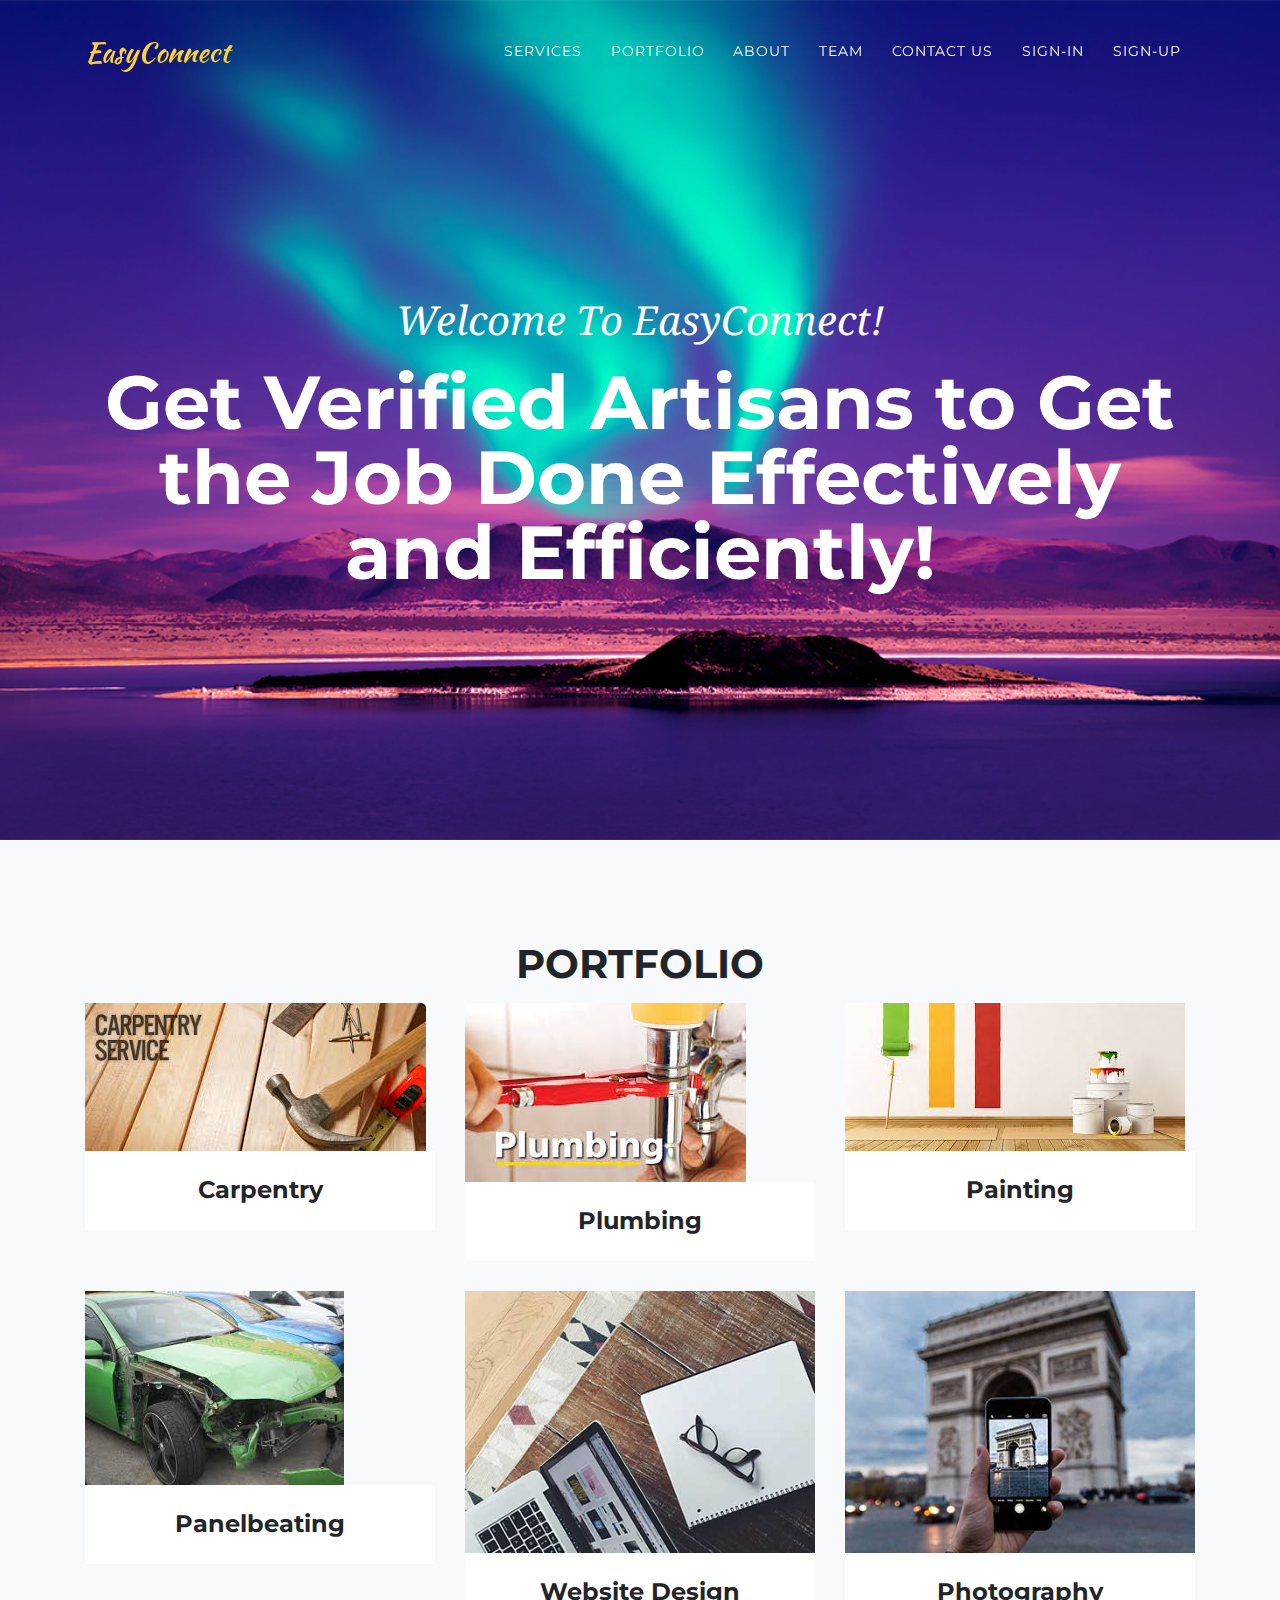
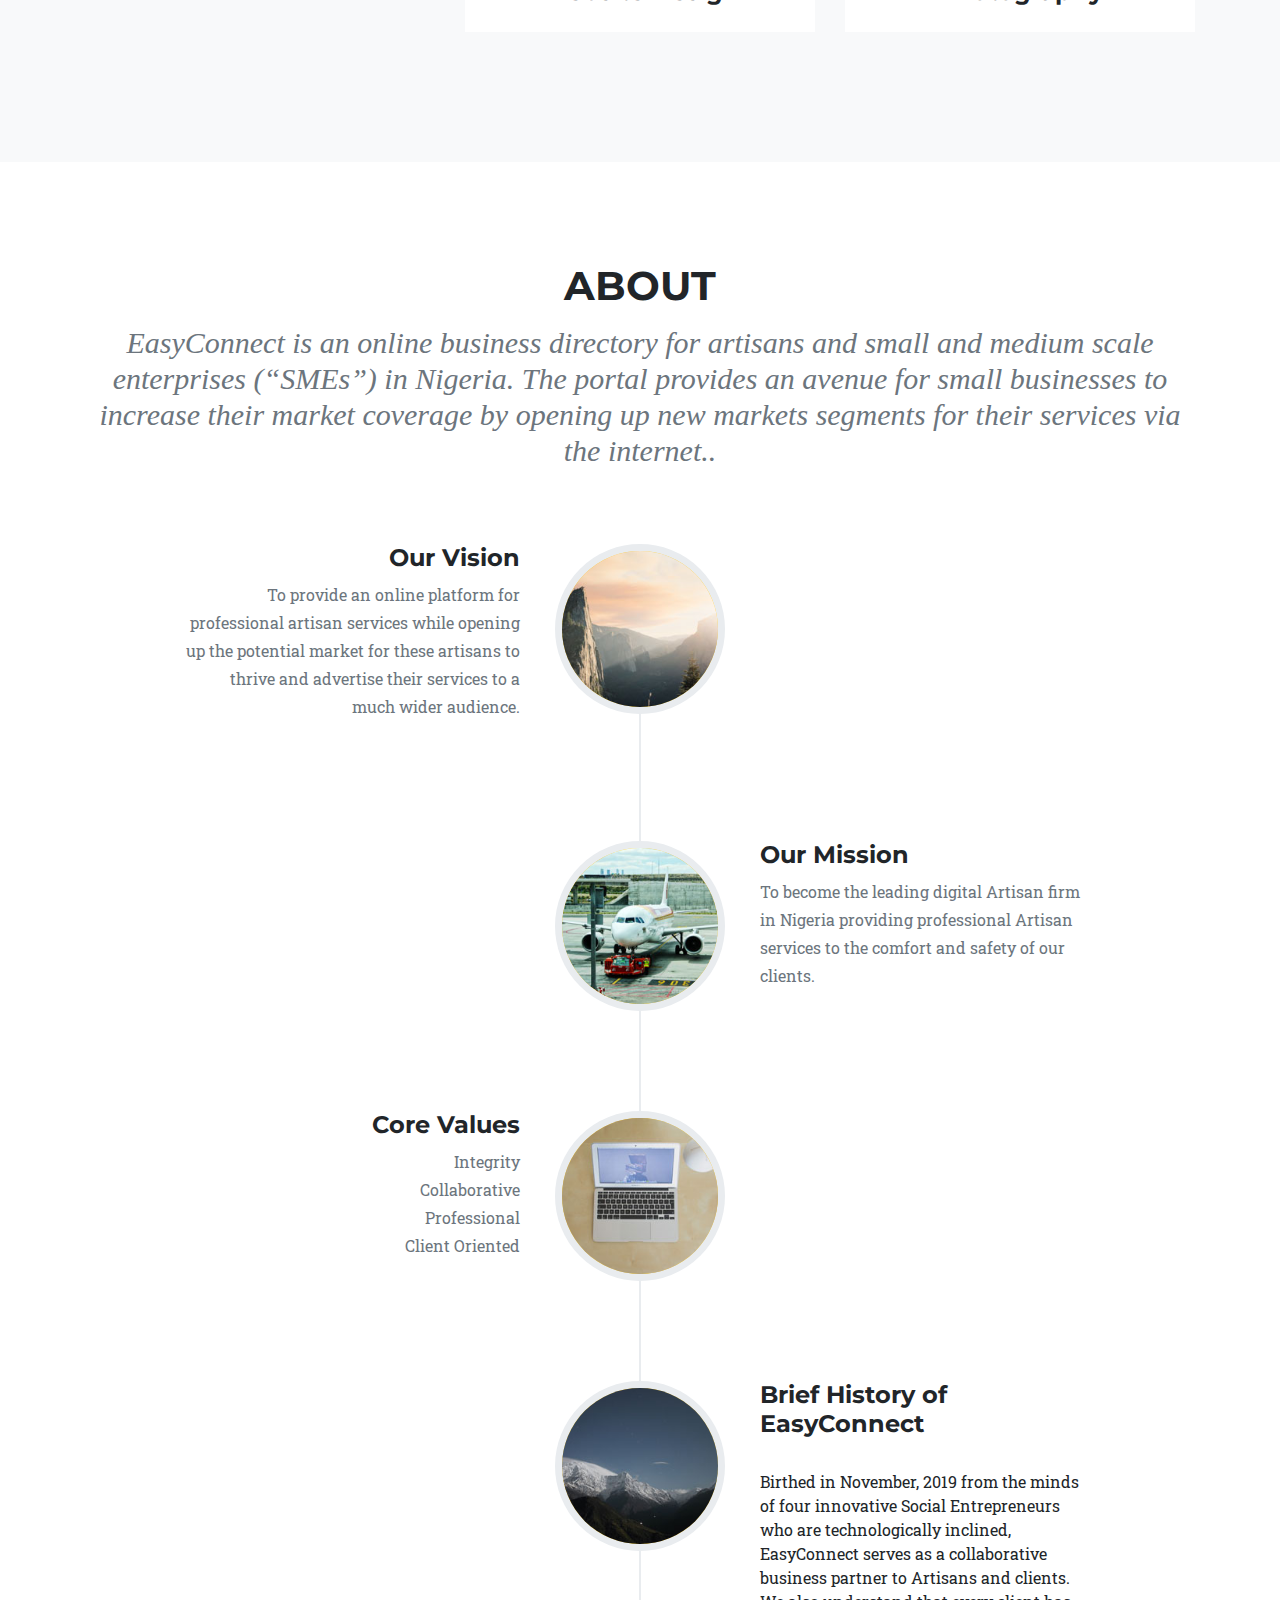
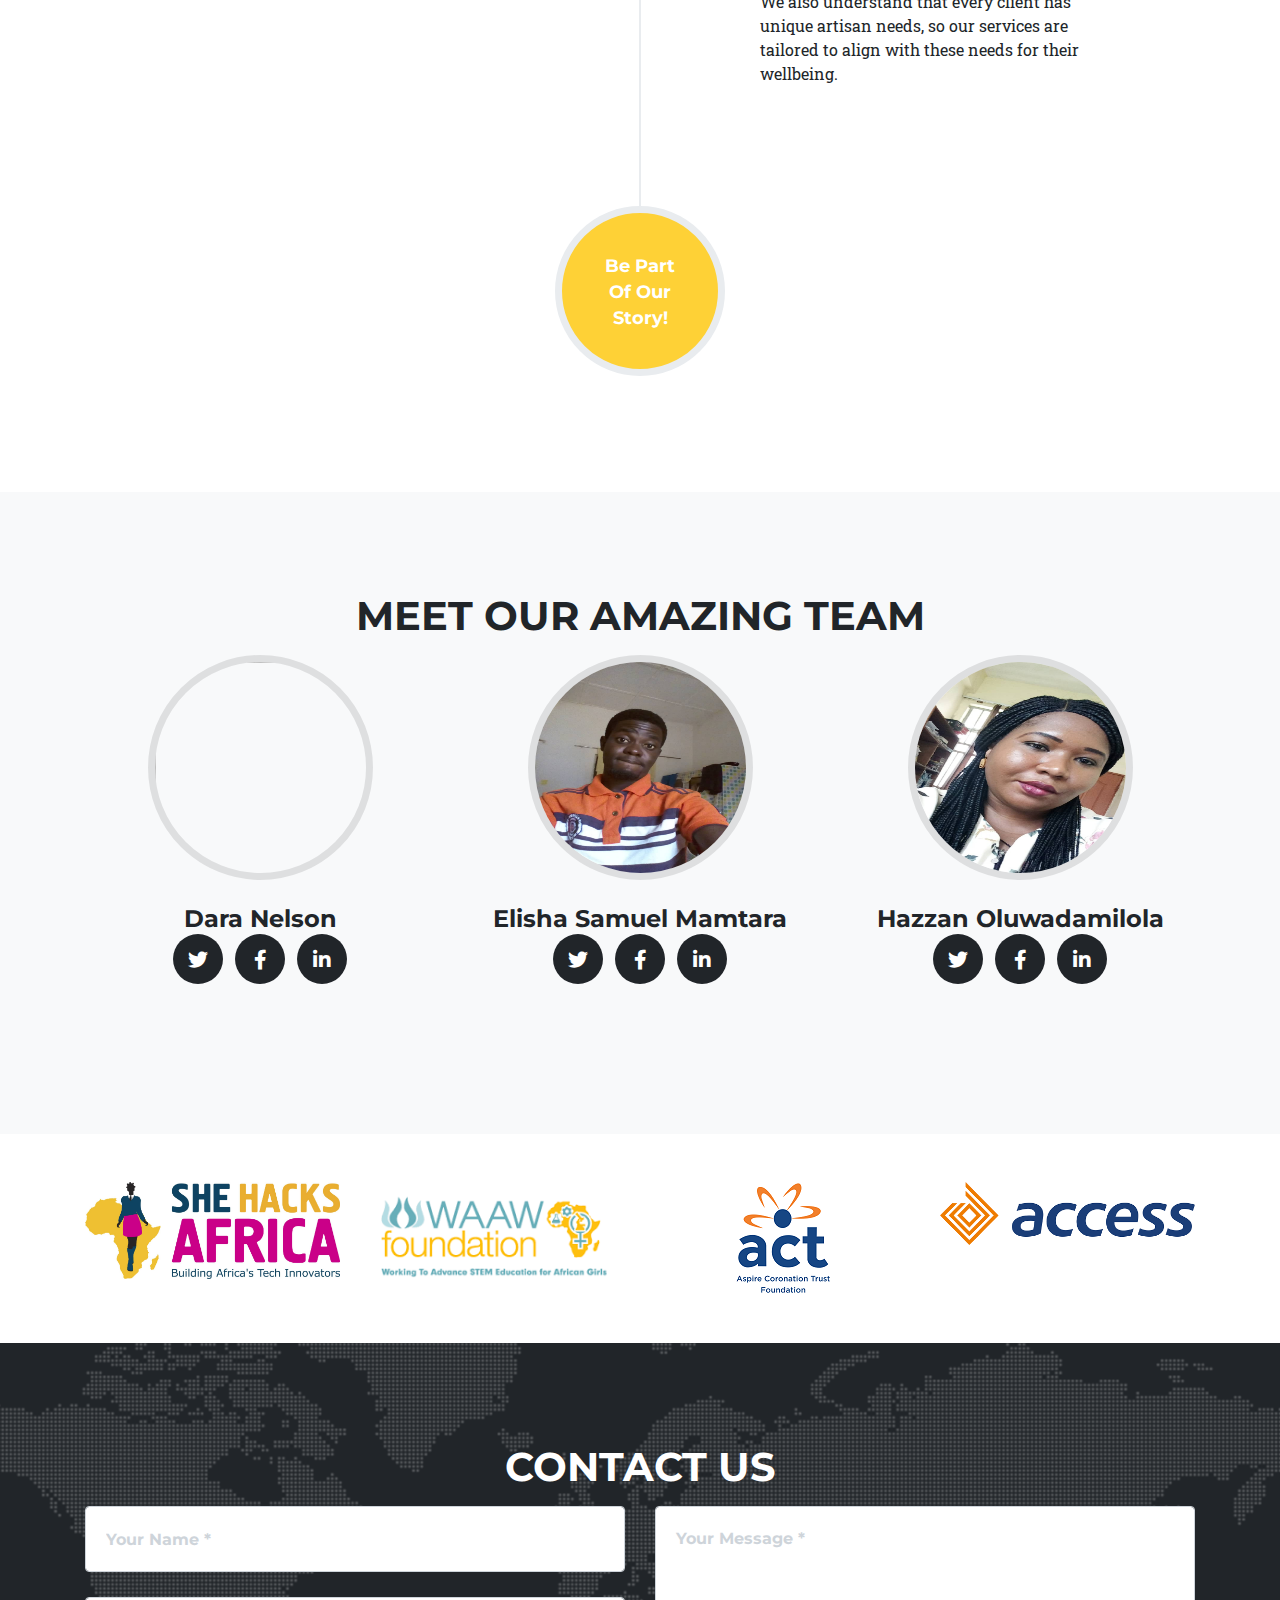
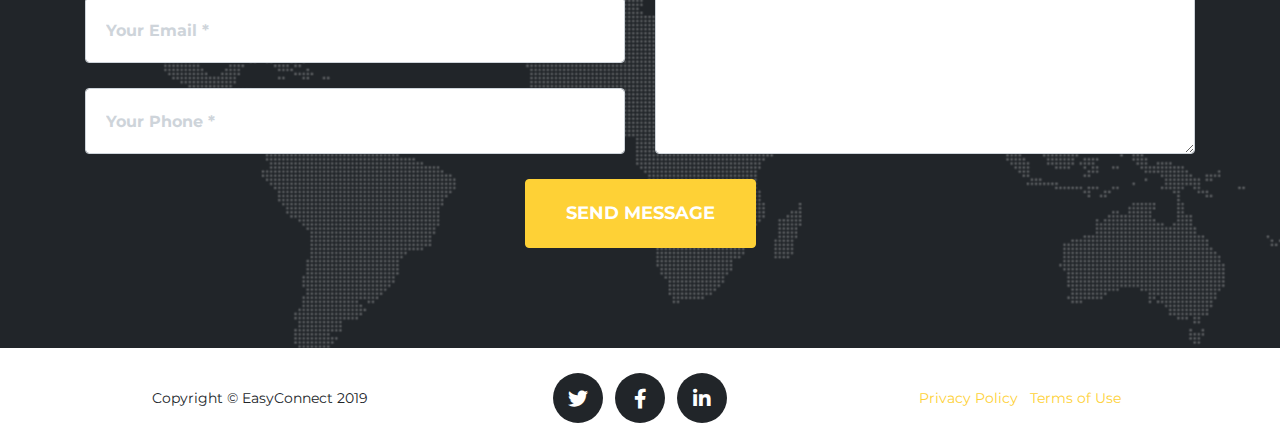
==== startbootstrap-agency-gh-pages/index.html @ 63299c8d "artisans-website" ====
<!DOCTYPE html>
<html lang="en">

<head>

  <meta charset="utf-8">
  <meta name="viewport" content="width=device-width, initial-scale=1, shrink-to-fit=no">
  <meta name="description" content="">
  <meta name="author" content="">

  <title>Easy-Connect landing page</title>

  <!-- Bootstrap core CSS -->
  <link href="vendor/bootstrap/css/bootstrap.min.css" rel="stylesheet">

  <!-- Custom fonts for this template -->
  <link href="vendor/fontawesome-free/css/all.min.css" rel="stylesheet" type="text/css">
  <link href="https://fonts.googleapis.com/css?family=Montserrat:400,700" rel="stylesheet" type="text/css">
  <link href='https://fonts.googleapis.com/css?family=Kaushan+Script' rel='stylesheet' type='text/css'>
  <link href='https://fonts.googleapis.com/css?family=Droid+Serif:400,700,400italic,700italic' rel='stylesheet' type='text/css'>
  <link href='https://fonts.googleapis.com/css?family=Roboto+Slab:400,100,300,700' rel='stylesheet' type='text/css'>

  <!-- Custom styles for this template -->
  <link href="css/agency.min.css" rel="stylesheet">
  <link href="css/agency.css" rel="stylesheet">

</head>

<body id="page-top">

  <!-- Navigation -->
  <nav class="navbar navbar-expand-lg navbar-dark fixed-top" id="mainNav">
    <div class="container">
      <a class="navbar-brand js-scroll-trigger" href="#page-top">EasyConnect</a>
      <button class="navbar-toggler navbar-toggler-right" type="button" data-toggle="collapse" data-target="#navbarResponsive" aria-controls="navbarResponsive" aria-expanded="false" aria-label="Toggle navigation">
        Menu
        <i class="fas fa-bars"></i>
      </button>
      <div class="collapse navbar-collapse" id="navbarResponsive">
        <ul class="navbar-nav text-uppercase ml-auto">
          <li class="nav-item">
                  <a onclick="myFunction()" href="#services" class="dropbtn nav-link js-scroll-trigger">Services</a>
                  <div id="myDropdown" class="dropdown-content">
                    <a href="#about">Plumbing</a>
                    <a href="#base">Fashion Design</a>
                    <a href="#blog">Painting/Interior Decoration</a>
                    <a href="#contact">Web Design</a>
                    <a href="#custom">BrickLaying/Building</a>
                    <a href="#support">Automobile Repairs</a>
                    <a href="#tools">Capentery</a>
                  </div>
            </li>
          <li class="nav-item">
            <a class="nav-link js-scroll-trigger" href="#portfolio">Portfolio</a>
          </li>
          <li class="nav-item">
            <a class="nav-link js-scroll-trigger" href="#about">About</a>
          </li>
          <li class="nav-item">
            <a class="nav-link js-scroll-trigger" href="#team">Team</a>
          </li>
          <li class="nav-item">
            <a class="nav-link js-scroll-trigger" href="Contact-Us-master\contact.html">Contact Us</a>
          </li>
          <li class="nav-item">
            <a class="nav-link js-scroll-trigger" href="signin.html">Sign-In</a>
          </li>
          <li>
          <li class="nav-item">
            <a class="nav-link js-scroll-trigger" href="signup\signup.html">Sign-Up</a>
          </li>
        </ul>
      </div>
    </div>
  </nav>

  <!-- Header -->
  <header class="masthead">
    <div class="container">
      <div class="intro-text">
        <div class="intro-lead-in">Welcome To EasyConnect!</div>
        <div class="intro-heading">Get Verified Artisans to Get the Job Done Effectively and Efficiently!</div>
        <!-- <a class="btn btn-primary btn-xl text-uppercase js-scroll-trigger" href="#services">Tell Me More</a> -->
      </div>
    </div>
  </header>


  <!-- Portfolio Grid -->
  <section class="bg-light page-section" id="portfolio">
    <div class="container">
      <div class="row">
        <div class="col-lg-12 text-center">
          <h2 class="section-heading text-uppercase">Portfolio</h2>
          <!-- <h3 class="section-subheading text-muted">Lorem ipsum dolor sit amet consectetur.</h3> -->
        </div>
      </div>
      <div class="row">
        <div class="col-md-4 col-sm-6 portfolio-item">
          <a class="portfolio-link" data-toggle="modal" href="#portfolioModal1">
            <div class="portfolio-hover">
              <div class="portfolio-hover-content">
                <i class="fas fa-plus fa-3x"></i>
              </div>
            </div>
            <img class="img-fluid" src="img/portfolio/Carpentry img.png" height="1000%">
          </a>
          <div class="portfolio-caption">
            <h4>Carpentry</h4>
            <!-- <p class="text-muted">Illustration</p> -->
          </div>
        </div>
        <div class="col-md-4 col-sm-6 portfolio-item">
          <a class="portfolio-link" data-toggle="modal" href="#portfolioModal2">
            <div class="portfolio-hover">
              <div class="portfolio-hover-content">
                <i class="fas fa-plus fa-3x"></i>
              </div>
            </div>
            <img class="img-fluid" src="img/portfolio/Plumbing img.png" alt="">
          </a>
          <div class="portfolio-caption">
            <h4>Plumbing</h4>
            <!-- <p class="text-muted">Graphic Design</p> -->
          </div>
        </div>
        <div class="col-md-4 col-sm-6 portfolio-item">
          <a class="portfolio-link" data-toggle="modal" href="#portfolioModal3">
            <div class="portfolio-hover">
              <div class="portfolio-hover-content">
                <i class="fas fa-plus fa-3x"></i>
              </div>
            </div>
            <img class="img-fluid" src="img/portfolio/Painters img.png" alt="">
          </a>
          <div class="portfolio-caption">
            <h4>Painting</h4>
            <!-- <p class="text-muted">Identity</p> -->
          </div>
        </div>
        <div class="col-md-4 col-sm-6 portfolio-item">
          <a class="portfolio-link" data-toggle="modal" href="#portfolioModal4">
            <div class="portfolio-hover">
              <div class="portfolio-hover-content">
                <i class="fas fa-plus fa-3x"></i>
              </div>
            </div>
            <img class="img-fluid" src="img/portfolio/Paneelbeater img.png" alt="">
          </a>
          <div class="portfolio-caption">
            <h4>Panelbeating</h4>
            <!-- <p class="text-muted">Branding</p> -->
          </div>
        </div>
        <div class="col-md-4 col-sm-6 portfolio-item">
          <a class="portfolio-link" data-toggle="modal" href="#portfolioModal5">
            <div class="portfolio-hover">
              <div class="portfolio-hover-content">
                <i class="fas fa-plus fa-3x"></i>
              </div>
            </div>
            <img class="img-fluid" src="img/portfolio/05-thumbnail.jpg" alt="">
          </a>
          <div class="portfolio-caption">
            <h4>Website Design</h4>
            <!-- <p class="text-muted">Website Design</p> -->
          </div>
        </div>
        <div class="col-md-4 col-sm-6 portfolio-item">
          <a class="portfolio-link" data-toggle="modal" href="#portfolioModal6">
            <div class="portfolio-hover">
              <div class="portfolio-hover-content">
                <i class="fas fa-plus fa-3x"></i>
              </div>
            </div>
            <img class="img-fluid" src="img/portfolio/06-thumbnail.jpg" alt="">
          </a>
          <div class="portfolio-caption">
            <h4>Photography</h4>
            <!-- <p class="text-muted">Photography</p> -->
          </div>
        </div>
      </div>
    </div>
  </section>

  <!-- About -->
  <section class="page-section" id="about">
    <div class="container">
      <div class="row">
        <div class="col-lg-12 text-center">
          <h2 class="section-heading text-uppercase">About</h2>
          <h3 class="section-subheading text-muted" style="font-family: 'Times New Roman', Times, serif; font-size: 30px;">EasyConnect is an online business directory for artisans and small and medium scale enterprises (“SMEs”) in Nigeria.
            The portal provides an avenue for small businesses to increase their market coverage by opening up new markets segments for their services via the internet..</h3>
        </div>
      </div>
      <div class="row">
        <div class="col-lg-12">
          <ul class="timeline">
            <li>
              <div class="timeline-image">
                <img class="rounded-circle img-fluid" src="img/about/1.jpg" alt="">
              </div>
              <div class="timeline-panel">
                <div class="timeline-heading">
                  <h4 class="subheading">Our Vision</h4>
                </div>
                <div class="timeline-body">
                  <p class="text-muted">To provide an online platform for professional artisan services while opening up the potential market for these artisans to thrive and advertise their services to a much wider audience.</p>
                </div>
              </div>
            </li>
            <li class="timeline-inverted">
              <div class="timeline-image">
                <img class="rounded-circle img-fluid" src="img/about/2.jpg" alt="">
              </div>
              <div class="timeline-panel">
                <div class="timeline-heading">
                  <h4 class="subheading">Our Mission</h4>
                </div>
                <div class="timeline-body">
                  <p class="text-muted">To become the leading digital Artisan firm in Nigeria providing professional Artisan services to the comfort and safety of our clients.</p>
                </div>
              </div>
            </li>
            <li>
               <div class="timeline-image">
                <img class="rounded-circle img-fluid" src="img/about/3.jpg" alt="">
              </div>
              <div class="timeline-panel">
                <div class="timeline-heading">
                  <h4 class="subheading">Core Values</h4>
                </div>
                <div class="timeline-body">
                  <p class="text-muted">Integrity</p>
                  <p class="text-muted">Collaborative</p>
                  <p class="text-muted">Professional</p>
                  <p class="text-muted">Client Oriented</p>

                </div>
              </div>
            </li>
            <li class="timeline-inverted">
              <div class="timeline-image">
                <img class="rounded-circle img-fluid" src="img/about/4.jpg" alt="">
              </div>
              <div class="timeline-panel">
                <div class="timeline-heading">
                  <!-- <h4>November 2019</h4> -->
                  <h4 class="subheading">Brief History of EasyConnect</h4>
                </div>
                <br>
                <div class="timeline-body">
                  <p class="text-muted" ></p>Birthed in November, 2019 from the minds of four innovative Social Entrepreneurs who are technologically inclined, EasyConnect serves as a collaborative business partner to Artisans and clients. We also understand that every client has unique artisan needs, so our services are tailored to align with these needs for their wellbeing. 
                  </p>
                </div>
              </div>
            </li>
            <li class="timeline-inverted">
              <div class="timeline-image">
                <h4>Be Part
                  <br>Of Our
                  <br>Story!</h4>
              </div>
            </li>
          </ul>
        </div>
      </div>
    </div>
  </section>

  <!-- Team -->
  <section class="bg-light page-section" id="team">
    <div class="container">
      <div class="row">
        <div class="col-lg-12 text-center">
          <h2 class="section-heading text-uppercase">Meet Our Amazing Team</h2>
          <!-- <h3 class="section-subheading text-muted">Lorem ipsum dolor sit amet consectetur.</h3> -->
        </div>
      </div>
      <div class="row">
        <div class="col-sm-4">
          <div class="team-member">
            <img class="mx-auto rounded-circle" src="C:\Users\User Pc\Desktop\artisans\startbootstrap-agency-gh-pages\img\team\Dara.jpg" alt="">
            <h4>Dara Nelson</h4>
            <!-- <p class="text-muted">Lead Designer</p> -->
            <ul class="list-inline social-buttons">
              <li class="list-inline-item">
                <a href="#">
                  <i class="fab fa-twitter"></i>
                </a>
              </li>
              <li class="list-inline-item">
                <a href="#">
                  <i class="fab fa-facebook-f"></i>
                </a>
              </li>
              <li class="list-inline-item">
                <a href="#">
                  <i class="fab fa-linkedin-in"></i>
                </a>
              </li>
            </ul>
          </div>
        </div>
        <div class="col-sm-4">
          <div class="team-member">
            <img class="mx-auto rounded-circle" src="img/team/Elisha.jpeg" alt="">
            <h4>Elisha Samuel Mamtara</h4>
            <!-- <p class="text-muted">Lead Marketer</p> -->
            <ul class="list-inline social-buttons">
              <li class="list-inline-item">
                <a href="#">
                  <i class="fab fa-twitter"></i>
                </a>
              </li>
              <li class="list-inline-item">
                <a href="#">
                  <i class="fab fa-facebook-f"></i>
                </a>
              </li>
              <li class="list-inline-item">
                <a href="#">
                  <i class="fab fa-linkedin-in"></i>
                </a>
              </li>
            </ul>
          </div>
        </div>
        <div class="col-sm-4">
          <div class="team-member">
            <img class="mx-auto rounded-circle" src="img/team/Dami.jpeg" alt="">
            <h4>Hazzan Oluwadamilola</h4>
            <!-- <p class="text-muted">Lead Developer</p> -->
            <ul class="list-inline social-buttons">
              <li class="list-inline-item">
                <a href="#">
                  <i class="fab fa-twitter"></i>
                </a>
              </li>
              <li class="list-inline-item">
                <a href="#">
                  <i class="fab fa-facebook-f"></i>
                </a>
              </li>
              <li class="list-inline-item">
                <a href="#">
                  <i class="fab fa-linkedin-in"></i>
                </a>
              </li>
            </ul>
          </div>
        </div>
      </div>
      <div class="row">
        <div class="col-lg-8 mx-auto text-center">
          <!-- <p class="large text-muted">Lorem ipsum dolor sit amet, consectetur adipisicing elit. Aut eaque, laboriosam veritatis, quos non quis ad perspiciatis, totam corporis ea, alias ut unde.</p> -->
        </div>
      </div>
    </div>
  </section>

  <!-- Partners -->
  <section class="py-5">
    <div class="container">
      <div class="row">
        <div class="col-md-3 col-sm-6">
          <a href="#">
            <img class="img-fluid d-block mx-auto" src="img/team/cropped-She_Hacks_Africa_logo.jpg" alt="">
          </a>
        </div>
        <div class="col-md-3 col-sm-6">
          <a href="#">
            <img class="img-fluid d-block mx-auto" src="img/team/waaw-foundation-stem-camp-2015.png" alt="">
          </a>
        </div>
        <div class="col-md-3 col-sm-6">
          <a href="#">
            <img class="img-fluid d-block mx-auto" src="img/team/ACT 2.png" alt="">
          </a>
        </div>
        <div class="col-md-3 col-sm-6">
          <a href="#">
            <img class="img-fluid d-block mx-auto" src="img/team/access_logo.png" alt="">
          </a>
        </div>
        <div class="col-md-3 col-sm-6">
          <a href="#">
            <!-- <img class="img-fluid d-block mx-auto" src="img/logos/creative-market.jpg" alt=""> -->
          </a>
        </div>
      </div>
    </div>
  </section>

  <!-- Contact -->
  <section class="page-section" id="contact">
    <div class="container">
      <div class="row">
        <div class="col-lg-12 text-center">
          <h2 class="section-heading text-uppercase">Contact Us</h2>
        <!-- <h3 class="section-subheading text-muted">Lorem ipsum dolor sit amet consectetur.</h3> -->
        </div>
      </div>
      <div class="row">
        <div class="col-lg-12">
          <form id="contactForm" name="sentMessage" novalidate="novalidate">
            <div class="row">
              <div class="col-md-6">
                <div class="form-group">
                  <input class="form-control" id="name" type="text" placeholder="Your Name *" required="required" data-validation-required-message="Please enter your name.">
                  <p class="help-block text-danger"></p>
                </div>
                <div class="form-group">
                  <input class="form-control" id="email" type="email" placeholder="Your Email *" required="required" data-validation-required-message="Please enter your email address.">
                  <p class="help-block text-danger"></p>
                </div>
                <div class="form-group">
                  <input class="form-control" id="phone" type="tel" placeholder="Your Phone *" required="required" data-validation-required-message="Please enter your phone number.">
                  <p class="help-block text-danger"></p>
                </div>
              </div>
              <div class="col-md-6">
                <div class="form-group">
                  <textarea class="form-control" id="message" placeholder="Your Message *" required="required" data-validation-required-message="Please enter a message."></textarea>
                  <p class="help-block text-danger"></p>
                </div>
              </div>
              <div class="clearfix"></div>
              <div class="col-lg-12 text-center">
                <div id="success"></div>
                <button id="sendMessageButton" class="btn btn-primary btn-xl text-uppercase" type="submit">Send Message</button>
              </div>
            </div>
          </form>
        </div>
      </div>
    </div>
  </section>

  <!-- Footer -->
  <footer class="footer">
    <div class="container">
      <div class="row align-items-center">
        <div class="col-md-4">
          <span class="copyright">Copyright &copy; EasyConnect 2019</span>
        </div>
        <div class="col-md-4">
          <ul class="list-inline social-buttons">
            <li class="list-inline-item">
              <a href="#">
                <i class="fab fa-twitter"></i>
              </a>
            </li>
            <li class="list-inline-item">
              <a href="#">
                <i class="fab fa-facebook-f"></i>
              </a>
            </li>
            <li class="list-inline-item">
              <a href="#">
                <i class="fab fa-linkedin-in"></i>
              </a>
            </li>
          </ul>
        </div>
        <div class="col-md-4">
          <ul class="list-inline quicklinks">
            <li class="list-inline-item">
              <a href="#">Privacy Policy</a>
            </li>
            <li class="list-inline-item">
              <a href="#">Terms of Use</a>
            </li>
          </ul>
        </div>
      </div>
    </div>
  </footer>

  <!-- Portfolio Modals -->

  <!-- Modal 1 -->
  <div class="portfolio-modal modal fade" id="portfolioModal1" tabindex="-1" role="dialog" aria-hidden="true">
    <div class="modal-dialog">
      <div class="modal-content">
        <div class="close-modal" data-dismiss="modal">
          <div class="lr">
            <div class="rl"></div>
          </div>
        </div>
        <div class="container">
          <div class="row">
            <div class="col-lg-8 mx-auto">
              <div class="modal-body">
                <!-- Project Details Go Here -->
                <h2 class="text-uppercase">Project Name</h2>
                <p class="item-intro text-muted">Lorem ipsum dolor sit amet consectetur.</p>
                <img class="img-fluid d-block mx-auto" src="img/portfolio/01-full.jpg" alt="">
                <p>Use this area to describe your project. Lorem ipsum dolor sit amet, consectetur adipisicing elit. Est blanditiis dolorem culpa incidunt minus dignissimos deserunt repellat aperiam quasi sunt officia expedita beatae cupiditate, maiores repudiandae, nostrum, reiciendis facere nemo!</p>
                <ul class="list-inline">
                  <li>Date: January 2017</li>
                  <li>Client: Threads</li>
                  <li>Category: Illustration</li>
                </ul>
                <button class="btn btn-primary" data-dismiss="modal" type="button">
                  <i class="fas fa-times"></i>
                  Close Project</button>
              </div>
            </div>
          </div>
        </div>
      </div>
    </div>
  </div>

  <!-- Modal 2 -->
  <div class="portfolio-modal modal fade" id="portfolioModal2" tabindex="-1" role="dialog" aria-hidden="true">
    <div class="modal-dialog">
      <div class="modal-content">
        <div class="close-modal" data-dismiss="modal">
          <div class="lr">
            <div class="rl"></div>
          </div>
        </div>
        <div class="container">
          <div class="row">
            <div class="col-lg-8 mx-auto">
              <div class="modal-body">
                <!-- Project Details Go Here -->
                <h2 class="text-uppercase">Project Name</h2>
                <p class="item-intro text-muted">Lorem ipsum dolor sit amet consectetur.</p>
                <img class="img-fluid d-block mx-auto" src="img/portfolio/02-full.jpg" alt="">
                <p>Use this area to describe your project. Lorem ipsum dolor sit amet, consectetur adipisicing elit. Est blanditiis dolorem culpa incidunt minus dignissimos deserunt repellat aperiam quasi sunt officia expedita beatae cupiditate, maiores repudiandae, nostrum, reiciendis facere nemo!</p>
                <ul class="list-inline">
                  <li>Date: January 2017</li>
                  <li>Client: Explore</li>
                  <li>Category: Graphic Design</li>
                </ul>
                <button class="btn btn-primary" data-dismiss="modal" type="button">
                  <i class="fas fa-times"></i>
                  Close Project</button>
              </div>
            </div>
          </div>
        </div>
      </div>
    </div>
  </div>

  <!-- Modal 3 -->
  <div class="portfolio-modal modal fade" id="portfolioModal3" tabindex="-1" role="dialog" aria-hidden="true">
    <div class="modal-dialog">
      <div class="modal-content">
        <div class="close-modal" data-dismiss="modal">
          <div class="lr">
            <div class="rl"></div>
          </div>
        </div>
        <div class="container">
          <div class="row">
            <div class="col-lg-8 mx-auto">
              <div class="modal-body">
                <!-- Project Details Go Here -->
                <h2 class="text-uppercase">Project Name</h2>
                <p class="item-intro text-muted">Lorem ipsum dolor sit amet consectetur.</p>
                <img class="img-fluid d-block mx-auto" src="img/portfolio/03-full.jpg" alt="">
                <p>Use this area to describe your project. Lorem ipsum dolor sit amet, consectetur adipisicing elit. Est blanditiis dolorem culpa incidunt minus dignissimos deserunt repellat aperiam quasi sunt officia expedita beatae cupiditate, maiores repudiandae, nostrum, reiciendis facere nemo!</p>
                <ul class="list-inline">
                  <li>Date: January 2017</li>
                  <li>Client: Finish</li>
                  <li>Category: Identity</li>
                </ul>
                <button class="btn btn-primary" data-dismiss="modal" type="button">
                  <i class="fas fa-times"></i>
                  Close Project</button>
              </div>
            </div>
          </div>
        </div>
      </div>
    </div>
  </div>

  <!-- Modal 4 -->
  <div class="portfolio-modal modal fade" id="portfolioModal4" tabindex="-1" role="dialog" aria-hidden="true">
    <div class="modal-dialog">
      <div class="modal-content">
        <div class="close-modal" data-dismiss="modal">
          <div class="lr">
            <div class="rl"></div>
          </div>
        </div>
        <div class="container">
          <div class="row">
            <div class="col-lg-8 mx-auto">
              <div class="modal-body">
                <!-- Project Details Go Here -->
                <h2 class="text-uppercase">Project Name</h2>
                <p class="item-intro text-muted">Lorem ipsum dolor sit amet consectetur.</p>
                <img class="img-fluid d-block mx-auto" src="img/portfolio/04-full.jpg" alt="">
                <p>Use this area to describe your project. Lorem ipsum dolor sit amet, consectetur adipisicing elit. Est blanditiis dolorem culpa incidunt minus dignissimos deserunt repellat aperiam quasi sunt officia expedita beatae cupiditate, maiores repudiandae, nostrum, reiciendis facere nemo!</p>
                <ul class="list-inline">
                  <li>Date: January 2017</li>
                  <li>Client: Lines</li>
                  <li>Category: Branding</li>
                </ul>
                <button class="btn btn-primary" data-dismiss="modal" type="button">
                  <i class="fas fa-times"></i>
                  Close Project</button>
              </div>
            </div>
          </div>
        </div>
      </div>
    </div>
  </div>

  <!-- Modal 5 -->
  <div class="portfolio-modal modal fade" id="portfolioModal5" tabindex="-1" role="dialog" aria-hidden="true">
    <div class="modal-dialog">
      <div class="modal-content">
        <div class="close-modal" data-dismiss="modal">
          <div class="lr">
            <div class="rl"></div>
          </div>
        </div>
        <div class="container">
          <div class="row">
            <div class="col-lg-8 mx-auto">
              <div class="modal-body">
                <!-- Project Details Go Here -->
                <h2 class="text-uppercase">Project Name</h2>
                <p class="item-intro text-muted">Lorem ipsum dolor sit amet consectetur.</p>
                <img class="img-fluid d-block mx-auto" src="img/portfolio/05-full.jpg" alt="">
                <p>Use this area to describe your project. Lorem ipsum dolor sit amet, consectetur adipisicing elit. Est blanditiis dolorem culpa incidunt minus dignissimos deserunt repellat aperiam quasi sunt officia expedita beatae cupiditate, maiores repudiandae, nostrum, reiciendis facere nemo!</p>
                <ul class="list-inline">
                  <li>Date: January 2017</li>
                  <li>Client: Southwest</li>
                  <li>Category: Website Design</li>
                </ul>
                <button class="btn btn-primary" data-dismiss="modal" type="button">
                  <i class="fas fa-times"></i>
                  Close Project</button>
              </div>
            </div>
          </div>
        </div>
      </div>
    </div>
  </div>

  <!-- Modal 6 -->
  <div class="portfolio-modal modal fade" id="portfolioModal6" tabindex="-1" role="dialog" aria-hidden="true">
    <div class="modal-dialog">
      <div class="modal-content">
        <div class="close-modal" data-dismiss="modal">
          <div class="lr">
            <div class="rl"></div>
          </div>
        </div>
        <div class="container">
          <div class="row">
            <div class="col-lg-8 mx-auto">
              <div class="modal-body">
                <!-- Project Details Go Here -->
                <h2 class="text-uppercase">Project Name</h2>
                <p class="item-intro text-muted">Lorem ipsum dolor sit amet consectetur.</p>
                <img class="img-fluid d-block mx-auto" src="img/portfolio/06-full.jpg" alt="">
                <p>Use this area to describe your project. Lorem ipsum dolor sit amet, consectetur adipisicing elit. Est blanditiis dolorem culpa incidunt minus dignissimos deserunt repellat aperiam quasi sunt officia expedita beatae cupiditate, maiores repudiandae, nostrum, reiciendis facere nemo!</p>
                <ul class="list-inline">
                  <li>Date: January 2017</li>
                  <li>Client: Window</li>
                  <li>Category: Photography</li>
                </ul>
                <button class="btn btn-primary" data-dismiss="modal" type="button">
                  <i class="fas fa-times"></i>
                  Close Project</button>
              </div>
            </div>
          </div>
        </div>
      </div>
    </div>
  </div>

  <!-- Bootstrap core JavaScript -->
  <script src="vendor/jquery/jquery.min.js"></script>
  <script src="vendor/bootstrap/js/bootstrap.bundle.min.js"></script>

  <!-- Plugin JavaScript -->
  <script src="vendor/jquery-easing/jquery.easing.min.js"></script>

  <!-- Contact form JavaScript -->
  <script src="js/jqBootstrapValidation.js"></script>
  <script src="js/contact_me.js"></script>

  <!-- Custom scripts for this template -->
  <script src="js/agency.min.js"></script>
  <script src="startbootstrap-agency-gh-pages\js\agency.js"></script>

</body>

</html>
---- startbootstrap-agency-gh-pages/css/agency.min.css ----
/*!
 * Start Bootstrap - Agency v5.2.2 (https://startbootstrap.com/template-overviews/agency)
 * Copyright 2013-2019 Start Bootstrap
 * Licensed under MIT (https://github.com/BlackrockDigital/startbootstrap-agency/blob/master/LICENSE)
 */body{overflow-x:hidden;font-family:'Roboto Slab',-apple-system,BlinkMacSystemFont,'Segoe UI',Roboto,'Helvetica Neue',Arial,sans-serif,'Apple Color Emoji','Segoe UI Emoji','Segoe UI Symbol','Noto Color Emoji'}p{line-height:1.75}a{color:#fed136}a:hover{color:#fec503}.text-primary{color:#fed136!important}h1,h2,h3,h4,h5,h6{font-weight:700;font-family:Montserrat,-apple-system,BlinkMacSystemFont,'Segoe UI',Roboto,'Helvetica Neue',Arial,sans-serif,'Apple Color Emoji','Segoe UI Emoji','Segoe UI Symbol','Noto Color Emoji'}.page-section{padding:100px 0}.page-section h2.section-heading{font-size:40px;margin-top:0;margin-bottom:15px}.page-section h3.section-subheading{font-size:16px;font-weight:400;font-style:italic;margin-bottom:75px;text-transform:none;font-family:'Droid Serif',-apple-system,BlinkMacSystemFont,'Segoe UI',Roboto,'Helvetica Neue',Arial,sans-serif,'Apple Color Emoji','Segoe UI Emoji','Segoe UI Symbol','Noto Color Emoji'}@media (min-width:768px){section{padding:150px 0}}::-moz-selection{background:#fed136;text-shadow:none}::selection{background:#fed136;text-shadow:none}img::-moz-selection{background:0 0}img::selection{background:0 0}img::-moz-selection{background:0 0}.btn{font-family:Montserrat,-apple-system,BlinkMacSystemFont,'Segoe UI',Roboto,'Helvetica Neue',Arial,sans-serif,'Apple Color Emoji','Segoe UI Emoji','Segoe UI Symbol','Noto Color Emoji';font-weight:700}.btn-xl{font-size:18px;padding:20px 40px}.btn-primary{background-color:#fed136;border-color:#fed136}.btn-primary:active,.btn-primary:focus,.btn-primary:hover{background-color:#fec810!important;border-color:#fec810!important;color:#fff}.btn-primary:active,.btn-primary:focus{box-shadow:0 0 0 .2rem rgba(254,209,55,.5)!important}#mainNav{background-color:#212529}#mainNav .navbar-toggler{font-size:12px;right:0;padding:13px;text-transform:uppercase;color:#fff;border:0;background-color:#fed136;font-family:Montserrat,-apple-system,BlinkMacSystemFont,'Segoe UI',Roboto,'Helvetica Neue',Arial,sans-serif,'Apple Color Emoji','Segoe UI Emoji','Segoe UI Symbol','Noto Color Emoji'}#mainNav .navbar-brand{color:#fed136;font-family:'Kaushan Script',-apple-system,BlinkMacSystemFont,'Segoe UI',Roboto,'Helvetica Neue',Arial,sans-serif,'Apple Color Emoji','Segoe UI Emoji','Segoe UI Symbol','Noto Color Emoji'}#mainNav .navbar-brand.active,#mainNav .navbar-brand:active,#mainNav .navbar-brand:focus,#mainNav .navbar-brand:hover{color:#fec503}#mainNav .navbar-nav .nav-item .nav-link{font-size:90%;font-weight:400;padding:.75em 0;letter-spacing:1px;color:#fff;font-family:Montserrat,-apple-system,BlinkMacSystemFont,'Segoe UI',Roboto,'Helvetica Neue',Arial,sans-serif,'Apple Color Emoji','Segoe UI Emoji','Segoe UI Symbol','Noto Color Emoji'}#mainNav .navbar-nav .nav-item .nav-link.active,#mainNav .navbar-nav .nav-item .nav-link:hover{color:#fed136}@media (min-width:992px){#mainNav{padding-top:25px;padding-bottom:25px;transition:padding-top .3s,padding-bottom .3s;border:none;background-color:transparent}#mainNav .navbar-brand{font-size:1.75em;transition:all .3s}#mainNav .navbar-nav .nav-item .nav-link{padding:1.1em 1em!important}#mainNav.navbar-shrink{padding-top:0;padding-bottom:0;background-color:#212529}#mainNav.navbar-shrink .navbar-brand{font-size:1.25em;padding:12px 0}}header.masthead{text-align:center;color:#fff;background-image:url(../img/header-bg.jpg);background-repeat:no-repeat;background-attachment:scroll;background-position:center center;background-size:cover}header.masthead .intro-text{padding-top:150px;padding-bottom:100px}header.masthead .intro-text .intro-lead-in{font-size:22px;font-style:italic;line-height:22px;margin-bottom:25px;font-family:'Droid Serif',-apple-system,BlinkMacSystemFont,'Segoe UI',Roboto,'Helvetica Neue',Arial,sans-serif,'Apple Color Emoji','Segoe UI Emoji','Segoe UI Symbol','Noto Color Emoji'}header.masthead .intro-text .intro-heading{font-size:50px;font-weight:700;line-height:50px;margin-bottom:25px;font-family:Montserrat,-apple-system,BlinkMacSystemFont,'Segoe UI',Roboto,'Helvetica Neue',Arial,sans-serif,'Apple Color Emoji','Segoe UI Emoji','Segoe UI Symbol','Noto Color Emoji'}@media (min-width:768px){header.masthead .intro-text{padding-top:300px;padding-bottom:200px}header.masthead .intro-text .intro-lead-in{font-size:40px;font-style:italic;line-height:40px;margin-bottom:25px;font-family:'Droid Serif',-apple-system,BlinkMacSystemFont,'Segoe UI',Roboto,'Helvetica Neue',Arial,sans-serif,'Apple Color Emoji','Segoe UI Emoji','Segoe UI Symbol','Noto Color Emoji'}header.masthead .intro-text .intro-heading{font-size:75px;font-weight:700;line-height:75px;margin-bottom:50px;font-family:Montserrat,-apple-system,BlinkMacSystemFont,'Segoe UI',Roboto,'Helvetica Neue',Arial,sans-serif,'Apple Color Emoji','Segoe UI Emoji','Segoe UI Symbol','Noto Color Emoji'}}.service-heading{margin:15px 0;text-transform:none}#portfolio .portfolio-item{right:0;margin:0 0 15px}#portfolio .portfolio-item .portfolio-link{position:relative;display:block;max-width:400px;margin:0 auto;cursor:pointer}#portfolio .portfolio-item .portfolio-link .portfolio-hover{position:absolute;width:100%;height:100%;transition:all ease .5s;opacity:0;background:rgba(254,209,54,.9)}#portfolio .portfolio-item .portfolio-link .portfolio-hover:hover{opacity:1}#portfolio .portfolio-item .portfolio-link .portfolio-hover .portfolio-hover-content{font-size:20px;position:absolute;top:50%;width:100%;height:20px;margin-top:-12px;text-align:center;color:#fff}#portfolio .portfolio-item .portfolio-link .portfolio-hover .portfolio-hover-content i{margin-top:-12px}#portfolio .portfolio-item .portfolio-link .portfolio-hover .portfolio-hover-content h3,#portfolio .portfolio-item .portfolio-link .portfolio-hover .portfolio-hover-content h4{margin:0}#portfolio .portfolio-item .portfolio-caption{max-width:400px;margin:0 auto;padding:25px;text-align:center;background-color:#fff}#portfolio .portfolio-item .portfolio-caption h4{margin:0;text-transform:none}#portfolio .portfolio-item .portfolio-caption p{font-size:16px;font-style:italic;margin:0;font-family:'Droid Serif',-apple-system,BlinkMacSystemFont,'Segoe UI',Roboto,'Helvetica Neue',Arial,sans-serif,'Apple Color Emoji','Segoe UI Emoji','Segoe UI Symbol','Noto Color Emoji'}#portfolio *{z-index:2}@media (min-width:767px){#portfolio .portfolio-item{margin:0 0 30px}}.portfolio-modal .modal-dialog{margin:1rem;max-width:100vw}.portfolio-modal .modal-content{padding:100px 0;text-align:center}.portfolio-modal .modal-content h2{font-size:3em;margin-bottom:15px}.portfolio-modal .modal-content p{margin-bottom:30px}.portfolio-modal .modal-content p.item-intro{font-size:16px;font-style:italic;margin:20px 0 30px;font-family:'Droid Serif',-apple-system,BlinkMacSystemFont,'Segoe UI',Roboto,'Helvetica Neue',Arial,sans-serif,'Apple Color Emoji','Segoe UI Emoji','Segoe UI Symbol','Noto Color Emoji'}.portfolio-modal .modal-content ul.list-inline{margin-top:0;margin-bottom:30px}.portfolio-modal .modal-content img{margin-bottom:30px}.portfolio-modal .modal-content button{cursor:pointer}.portfolio-modal .close-modal{position:absolute;top:25px;right:25px;width:75px;height:75px;cursor:pointer;background-color:transparent}.portfolio-modal .close-modal:hover{opacity:.3}.portfolio-modal .close-modal .lr{z-index:1051;width:1px;height:75px;margin-left:35px;transform:rotate(45deg);background-color:#212529}.portfolio-modal .close-modal .lr .rl{z-index:1052;width:1px;height:75px;transform:rotate(90deg);background-color:#212529}.timeline{position:relative;padding:0;list-style:none}.timeline:before{position:absolute;top:0;bottom:0;left:40px;width:2px;margin-left:-1.5px;content:'';background-color:#e9ecef}.timeline>li{position:relative;min-height:50px;margin-bottom:50px}.timeline>li:after,.timeline>li:before{display:table;content:' '}.timeline>li:after{clear:both}.timeline>li .timeline-panel{position:relative;float:right;width:100%;padding:0 20px 0 100px;text-align:left}.timeline>li .timeline-panel:before{right:auto;left:-15px;border-right-width:15px;border-left-width:0}.timeline>li .timeline-panel:after{right:auto;left:-14px;border-right-width:14px;border-left-width:0}.timeline>li .timeline-image{position:absolute;z-index:100;left:0;width:80px;height:80px;margin-left:0;text-align:center;color:#fff;border:7px solid #e9ecef;border-radius:100%;background-color:#fed136}.timeline>li .timeline-image h4{font-size:10px;line-height:14px;margin-top:12px}.timeline>li.timeline-inverted>.timeline-panel{float:right;padding:0 20px 0 100px;text-align:left}.timeline>li.timeline-inverted>.timeline-panel:before{right:auto;left:-15px;border-right-width:15px;border-left-width:0}.timeline>li.timeline-inverted>.timeline-panel:after{right:auto;left:-14px;border-right-width:14px;border-left-width:0}.timeline>li:last-child{margin-bottom:0}.timeline .timeline-heading h4{margin-top:0;color:inherit}.timeline .timeline-heading h4.subheading{text-transform:none}.timeline .timeline-body>p,.timeline .timeline-body>ul{margin-bottom:0}@media (min-width:768px){.timeline:before{left:50%}.timeline>li{min-height:100px;margin-bottom:100px}.timeline>li .timeline-panel{float:left;width:41%;padding:0 20px 20px 30px;text-align:right}.timeline>li .timeline-image{left:50%;width:100px;height:100px;margin-left:-50px}.timeline>li .timeline-image h4{font-size:13px;line-height:18px;margin-top:16px}.timeline>li.timeline-inverted>.timeline-panel{float:right;padding:0 30px 20px 20px;text-align:left}}@media (min-width:992px){.timeline>li{min-height:150px}.timeline>li .timeline-panel{padding:0 20px 20px}.timeline>li .timeline-image{width:150px;height:150px;margin-left:-75px}.timeline>li .timeline-image h4{font-size:18px;line-height:26px;margin-top:30px}.timeline>li.timeline-inverted>.timeline-panel{padding:0 20px 20px}}@media (min-width:1200px){.timeline>li{min-height:170px}.timeline>li .timeline-panel{padding:0 20px 20px 100px}.timeline>li .timeline-image{width:170px;height:170px;margin-left:-85px}.timeline>li .timeline-image h4{margin-top:40px}.timeline>li.timeline-inverted>.timeline-panel{padding:0 100px 20px 20px}}.team-member{margin-bottom:50px;text-align:center}.team-member img{width:225px;height:225px;border:7px solid rgba(0,0,0,.1)}.team-member h4{margin-top:25px;margin-bottom:0;text-transform:none}.team-member p{margin-top:0}section#contact{background-color:#212529;background-image:url(../img/map-image.png);background-repeat:no-repeat;background-position:center}section#contact .section-heading{color:#fff}section#contact .form-group{margin-bottom:25px}section#contact .form-group input,section#contact .form-group textarea{padding:20px}section#contact .form-group input.form-control{height:auto}section#contact .form-group textarea.form-control{height:248px}section#contact .form-control:focus{border-color:#fed136;box-shadow:none}section#contact ::-webkit-input-placeholder{font-weight:700;color:#ced4da;font-family:Montserrat,-apple-system,BlinkMacSystemFont,'Segoe UI',Roboto,'Helvetica Neue',Arial,sans-serif,'Apple Color Emoji','Segoe UI Emoji','Segoe UI Symbol','Noto Color Emoji'}section#contact :-moz-placeholder{font-weight:700;color:#ced4da;font-family:Montserrat,-apple-system,BlinkMacSystemFont,'Segoe UI',Roboto,'Helvetica Neue',Arial,sans-serif,'Apple Color Emoji','Segoe UI Emoji','Segoe UI Symbol','Noto Color Emoji'}section#contact ::-moz-placeholder{font-weight:700;color:#ced4da;font-family:Montserrat,-apple-system,BlinkMacSystemFont,'Segoe UI',Roboto,'Helvetica Neue',Arial,sans-serif,'Apple Color Emoji','Segoe UI Emoji','Segoe UI Symbol','Noto Color Emoji'}section#contact :-ms-input-placeholder{font-weight:700;color:#ced4da;font-family:Montserrat,-apple-system,BlinkMacSystemFont,'Segoe UI',Roboto,'Helvetica Neue',Arial,sans-serif,'Apple Color Emoji','Segoe UI Emoji','Segoe UI Symbol','Noto Color Emoji'}.footer{padding:25px 0;text-align:center}.footer span.copyright{font-size:90%;line-height:40px;text-transform:none;font-family:Montserrat,-apple-system,BlinkMacSystemFont,'Segoe UI',Roboto,'Helvetica Neue',Arial,sans-serif,'Apple Color Emoji','Segoe UI Emoji','Segoe UI Symbol','Noto Color Emoji'}.footer ul.quicklinks{font-size:90%;line-height:40px;margin-bottom:0;text-transform:none;font-family:Montserrat,-apple-system,BlinkMacSystemFont,'Segoe UI',Roboto,'Helvetica Neue',Arial,sans-serif,'Apple Color Emoji','Segoe UI Emoji','Segoe UI Symbol','Noto Color Emoji'}ul.social-buttons{margin-bottom:0}ul.social-buttons li a{font-size:20px;line-height:50px;display:block;width:50px;height:50px;transition:all .3s;color:#fff;border-radius:100%;outline:0;background-color:#212529}ul.social-buttons li a:active,ul.social-buttons li a:focus,ul.social-buttons li a:hover{background-color:#fed136}
---- startbootstrap-agency-gh-pages/css/agency.css ----
/*!
 * Start Bootstrap - Agency v5.2.2 (https://startbootstrap.com/template-overviews/agency)
 * Copyright 2013-2019 Start Bootstrap
 * Licensed under MIT (https://github.com/BlackrockDigital/startbootstrap-agency/blob/master/LICENSE)
 */

body {
  overflow-x: hidden;
  font-family: 'Roboto Slab', -apple-system, BlinkMacSystemFont, 'Segoe UI', Roboto, 'Helvetica Neue', Arial, sans-serif, 'Apple Color Emoji', 'Segoe UI Emoji', 'Segoe UI Symbol', 'Noto Color Emoji';
}

p {
  line-height: 1.75;
}

a {
  color: #fed136;
}

a:hover {
  color: #fec503;
}

.text-primary {
  color: #fed136 !important;
}

h1,
h2,
h3,
h4,
h5,
h6 {
  font-weight: 700;
  font-family: 'Montserrat', -apple-system, BlinkMacSystemFont, 'Segoe UI', Roboto, 'Helvetica Neue', Arial, sans-serif, 'Apple Color Emoji', 'Segoe UI Emoji', 'Segoe UI Symbol', 'Noto Color Emoji';
}

.page-section {
  padding: 100px 0;
}

.page-section h2.section-heading {
  font-size: 40px;
  margin-top: 0;
  margin-bottom: 15px;
}

.page-section h3.section-subheading {
  font-size: 16px;
  font-weight: 400;
  font-style: italic;
  margin-bottom: 75px;
  text-transform: none;
  font-family: 'Droid Serif', -apple-system, BlinkMacSystemFont, 'Segoe UI', Roboto, 'Helvetica Neue', Arial, sans-serif, 'Apple Color Emoji', 'Segoe UI Emoji', 'Segoe UI Symbol', 'Noto Color Emoji';
}

@media (min-width: 768px) {
  section {
    padding: 150px 0;
  }
}

::-moz-selection {
  background: #fed136;
  text-shadow: none;
}

::selection {
  background: #fed136;
  text-shadow: none;
}

img::-moz-selection {
  background: transparent;
}

img::selection {
  background: transparent;
}

img::-moz-selection {
  background: transparent;
}

.btn {
  font-family: 'Montserrat', -apple-system, BlinkMacSystemFont, 'Segoe UI', Roboto, 'Helvetica Neue', Arial, sans-serif, 'Apple Color Emoji', 'Segoe UI Emoji', 'Segoe UI Symbol', 'Noto Color Emoji';
  font-weight: 700;
}

.btn-xl {
  font-size: 18px;
  padding: 20px 40px;
}

.btn-primary {
  background-color: #fed136;
  border-color: #fed136;
}

.btn-primary:active, .btn-primary:focus, .btn-primary:hover {
  background-color: #fec810 !important;
  border-color: #fec810 !important;
  color: white;
}

.btn-primary:active, .btn-primary:focus {
  box-shadow: 0 0 0 0.2rem rgba(254, 209, 55, 0.5) !important;
}

#mainNav {
  background-color: #212529;
}

#mainNav .navbar-toggler {
  font-size: 12px;
  right: 0;
  padding: 13px;
  text-transform: uppercase;
  color: white;
  border: 0;
  background-color: #fed136;
  font-family: 'Montserrat', -apple-system, BlinkMacSystemFont, 'Segoe UI', Roboto, 'Helvetica Neue', Arial, sans-serif, 'Apple Color Emoji', 'Segoe UI Emoji', 'Segoe UI Symbol', 'Noto Color Emoji';
}

#mainNav .navbar-brand {
  color: #fed136;
  font-family: 'Kaushan Script', -apple-system, BlinkMacSystemFont, 'Segoe UI', Roboto, 'Helvetica Neue', Arial, sans-serif, 'Apple Color Emoji', 'Segoe UI Emoji', 'Segoe UI Symbol', 'Noto Color Emoji';
}

#mainNav .navbar-brand.active, #mainNav .navbar-brand:active, #mainNav .navbar-brand:focus, #mainNav .navbar-brand:hover {
  color: #fec503;
}

#mainNav .navbar-nav .nav-item .nav-link {
  font-size: 90%;
  font-weight: 400;
  padding: 0.75em 0;
  letter-spacing: 1px;
  color: white;
  font-family: 'Montserrat', -apple-system, BlinkMacSystemFont, 'Segoe UI', Roboto, 'Helvetica Neue', Arial, sans-serif, 'Apple Color Emoji', 'Segoe UI Emoji', 'Segoe UI Symbol', 'Noto Color Emoji';
}

#mainNav .navbar-nav .nav-item .nav-link.active, #mainNav .navbar-nav .nav-item .nav-link:hover {
  color: #fed136;
}

@media (min-width: 992px) {
  #mainNav {
    padding-top: 25px;
    padding-bottom: 25px;
    transition: padding-top 0.3s, padding-bottom 0.3s;
    border: none;
    background-color: transparent;
  }
  #mainNav .navbar-brand {
    font-size: 1.75em;
    transition: all 0.3s;
  }
  #mainNav .navbar-nav .nav-item .nav-link {
    padding: 1.1em 1em !important;
  }
  #mainNav.navbar-shrink {
    padding-top: 0;
    padding-bottom: 0;
    background-color: #212529;
  }
  #mainNav.navbar-shrink .navbar-brand {
    font-size: 1.25em;
    padding: 12px 0;
  }
}

header.masthead {
  text-align: center;
  color: white;
  background-image: url(../img/9.png);
  background-repeat: no-repeat;
  background-attachment: scroll;
  background-position: center center;
  background-size: cover;
}

header.masthead .intro-text {
  padding-top: 150px;
  padding-bottom: 100px;
}

header.masthead .intro-text .intro-lead-in {
  font-size: 22px;
  font-style: italic;
  line-height: 22px;
  margin-bottom: 25px;
  font-family: 'Droid Serif', -apple-system, BlinkMacSystemFont, 'Segoe UI', Roboto, 'Helvetica Neue', Arial, sans-serif, 'Apple Color Emoji', 'Segoe UI Emoji', 'Segoe UI Symbol', 'Noto Color Emoji';
}

header.masthead .intro-text .intro-heading {
  font-size: 50px;
  font-weight: 700;
  line-height: 50px;
  margin-bottom: 25px;
  font-family: 'Montserrat', -apple-system, BlinkMacSystemFont, 'Segoe UI', Roboto, 'Helvetica Neue', Arial, sans-serif, 'Apple Color Emoji', 'Segoe UI Emoji', 'Segoe UI Symbol', 'Noto Color Emoji';
}

@media (min-width: 768px) {
  header.masthead .intro-text {
    padding-top: 300px;
    padding-bottom: 200px;
  }
  header.masthead .intro-text .intro-lead-in {
    font-size: 40px;
    font-style: italic;
    line-height: 40px;
    margin-bottom: 25px;
    font-family: 'Droid Serif', -apple-system, BlinkMacSystemFont, 'Segoe UI', Roboto, 'Helvetica Neue', Arial, sans-serif, 'Apple Color Emoji', 'Segoe UI Emoji', 'Segoe UI Symbol', 'Noto Color Emoji';
  }
  header.masthead .intro-text .intro-heading {
    font-size: 75px;
    font-weight: 700;
    line-height: 75px;
    margin-bottom: 50px;
    font-family: 'Montserrat', -apple-system, BlinkMacSystemFont, 'Segoe UI', Roboto, 'Helvetica Neue', Arial, sans-serif, 'Apple Color Emoji', 'Segoe UI Emoji', 'Segoe UI Symbol', 'Noto Color Emoji';
  }
}

.service-heading {
  margin: 15px 0;
  text-transform: none;
}

#portfolio .portfolio-item {
  right: 0;
  margin: 0 0 15px;
}

#portfolio .portfolio-item .portfolio-link {
  position: relative;
  display: block;
  max-width: 400px;
  margin: 0 auto;
  cursor: pointer;
}

#portfolio .portfolio-item .portfolio-link .portfolio-hover {
  position: absolute;
  width: 100%;
  height: 100%;
  transition: all ease 0.5s;
  opacity: 0;
  background: rgba(254, 209, 54, 0.9);
}

#portfolio .portfolio-item .portfolio-link .portfolio-hover:hover {
  opacity: 1;
}

#portfolio .portfolio-item .portfolio-link .portfolio-hover .portfolio-hover-content {
  font-size: 20px;
  position: absolute;
  top: 50%;
  width: 100%;
  height: 20px;
  margin-top: -12px;
  text-align: center;
  color: white;
}

#portfolio .portfolio-item .portfolio-link .portfolio-hover .portfolio-hover-content i {
  margin-top: -12px;
}

#portfolio .portfolio-item .portfolio-link .portfolio-hover .portfolio-hover-content h3,
#portfolio .portfolio-item .portfolio-link .portfolio-hover .portfolio-hover-content h4 {
  margin: 0;
}

#portfolio .portfolio-item .portfolio-caption {
  max-width: 400px;
  margin: 0 auto;
  padding: 25px;
  text-align: center;
  background-color: #fff;
}

#portfolio .portfolio-item .portfolio-caption h4 {
  margin: 0;
  text-transform: none;
}

#portfolio .portfolio-item .portfolio-caption p {
  font-size: 16px;
  font-style: italic;
  margin: 0;
  font-family: 'Droid Serif', -apple-system, BlinkMacSystemFont, 'Segoe UI', Roboto, 'Helvetica Neue', Arial, sans-serif, 'Apple Color Emoji', 'Segoe UI Emoji', 'Segoe UI Symbol', 'Noto Color Emoji';
}

#portfolio * {
  z-index: 2;
}

@media (min-width: 767px) {
  #portfolio .portfolio-item {
    margin: 0 0 30px;
  }
}

.portfolio-modal .modal-dialog {
  margin: 1rem;
  max-width: 100vw;
}

.portfolio-modal .modal-content {
  padding: 100px 0;
  text-align: center;
}

.portfolio-modal .modal-content h2 {
  font-size: 3em;
  margin-bottom: 15px;
}

.portfolio-modal .modal-content p {
  margin-bottom: 30px;
}

.portfolio-modal .modal-content p.item-intro {
  font-size: 16px;
  font-style: italic;
  margin: 20px 0 30px;
  font-family: 'Droid Serif', -apple-system, BlinkMacSystemFont, 'Segoe UI', Roboto, 'Helvetica Neue', Arial, sans-serif, 'Apple Color Emoji', 'Segoe UI Emoji', 'Segoe UI Symbol', 'Noto Color Emoji';
}

.portfolio-modal .modal-content ul.list-inline {
  margin-top: 0;
  margin-bottom: 30px;
}

.portfolio-modal .modal-content img {
  margin-bottom: 30px;
}

.portfolio-modal .modal-content button {
  cursor: pointer;
}

.portfolio-modal .close-modal {
  position: absolute;
  top: 25px;
  right: 25px;
  width: 75px;
  height: 75px;
  cursor: pointer;
  background-color: transparent;
}

.portfolio-modal .close-modal:hover {
  opacity: 0.3;
}

.portfolio-modal .close-modal .lr {
  /* Safari and Chrome */
  z-index: 1051;
  width: 1px;
  height: 75px;
  margin-left: 35px;
  /* IE 9 */
  transform: rotate(45deg);
  background-color: #212529;
}

.portfolio-modal .close-modal .lr .rl {
  /* Safari and Chrome */
  z-index: 1052;
  width: 1px;
  height: 75px;
  /* IE 9 */
  transform: rotate(90deg);
  background-color: #212529;
}

.timeline {
  position: relative;
  padding: 0;
  list-style: none;
}

.timeline:before {
  position: absolute;
  top: 0;
  bottom: 0;
  left: 40px;
  width: 2px;
  margin-left: -1.5px;
  content: '';
  background-color: #e9ecef;
}

.timeline > li {
  position: relative;
  min-height: 50px;
  margin-bottom: 50px;
}

.timeline > li:after, .timeline > li:before {
  display: table;
  content: ' ';
}

.timeline > li:after {
  clear: both;
}

.timeline > li .timeline-panel {
  position: relative;
  float: right;
  width: 100%;
  padding: 0 20px 0 100px;
  text-align: left;
}

.timeline > li .timeline-panel:before {
  right: auto;
  left: -15px;
  border-right-width: 15px;
  border-left-width: 0;
}

.timeline > li .timeline-panel:after {
  right: auto;
  left: -14px;
  border-right-width: 14px;
  border-left-width: 0;
}

.timeline > li .timeline-image {
  position: absolute;
  z-index: 100;
  left: 0;
  width: 80px;
  height: 80px;
  margin-left: 0;
  text-align: center;
  color: white;
  border: 7px solid #e9ecef;
  border-radius: 100%;
  background-color: #fed136;
}

.timeline > li .timeline-image h4 {
  font-size: 10px;
  line-height: 14px;
  margin-top: 12px;
}

.timeline > li.timeline-inverted > .timeline-panel {
  float: right;
  padding: 0 20px 0 100px;
  text-align: left;
}

.timeline > li.timeline-inverted > .timeline-panel:before {
  right: auto;
  left: -15px;
  border-right-width: 15px;
  border-left-width: 0;
}

.timeline > li.timeline-inverted > .timeline-panel:after {
  right: auto;
  left: -14px;
  border-right-width: 14px;
  border-left-width: 0;
}

.timeline > li:last-child {
  margin-bottom: 0;
}

.timeline .timeline-heading h4 {
  margin-top: 0;
  color: inherit;
}

.timeline .timeline-heading h4.subheading {
  text-transform: none;
}

.timeline .timeline-body > ul,
.timeline .timeline-body > p {
  margin-bottom: 0;
}

@media (min-width: 768px) {
  .timeline:before {
    left: 50%;
  }
  .timeline > li {
    min-height: 100px;
    margin-bottom: 100px;
  }
  .timeline > li .timeline-panel {
    float: left;
    width: 41%;
    padding: 0 20px 20px 30px;
    text-align: right;
  }
  .timeline > li .timeline-image {
    left: 50%;
    width: 100px;
    height: 100px;
    margin-left: -50px;
  }
  .timeline > li .timeline-image h4 {
    font-size: 13px;
    line-height: 18px;
    margin-top: 16px;
  }
  .timeline > li.timeline-inverted > .timeline-panel {
    float: right;
    padding: 0 30px 20px 20px;
    text-align: left;
  }
}

@media (min-width: 992px) {
  .timeline > li {
    min-height: 150px;
  }
  .timeline > li .timeline-panel {
    padding: 0 20px 20px;
  }
  .timeline > li .timeline-image {
    width: 150px;
    height: 150px;
    margin-left: -75px;
  }
  .timeline > li .timeline-image h4 {
    font-size: 18px;
    line-height: 26px;
    margin-top: 30px;
  }
  .timeline > li.timeline-inverted > .timeline-panel {
    padding: 0 20px 20px;
  }
}

@media (min-width: 1200px) {
  .timeline > li {
    min-height: 170px;
  }
  .timeline > li .timeline-panel {
    padding: 0 20px 20px 100px;
  }
  .timeline > li .timeline-image {
    width: 170px;
    height: 170px;
    margin-left: -85px;
  }
  .timeline > li .timeline-image h4 {
    margin-top: 40px;
  }
  .timeline > li.timeline-inverted > .timeline-panel {
    padding: 0 100px 20px 20px;
  }
}

.team-member {
  margin-bottom: 50px;
  text-align: center;
}

.team-member img {
  width: 225px;
  height: 225px;
  border: 7px solid rgba(0, 0, 0, 0.1);
}

.team-member h4 {
  margin-top: 25px;
  margin-bottom: 0;
  text-transform: none;
}

.team-member p {
  margin-top: 0;
}

section#contact {
  background-color: #212529;
  background-image: url("../img/map-image.png");
  background-repeat: no-repeat;
  background-position: center;
}

section#contact .section-heading {
  color: #fff;
}

section#contact .form-group {
  margin-bottom: 25px;
}

section#contact .form-group input,
section#contact .form-group textarea {
  padding: 20px;
}

section#contact .form-group input.form-control {
  height: auto;
}

section#contact .form-group textarea.form-control {
  height: 248px;
}

section#contact .form-control:focus {
  border-color: #fed136;
  box-shadow: none;
}

section#contact ::-webkit-input-placeholder {
  font-weight: 700;
  color: #ced4da;
  font-family: 'Montserrat', -apple-system, BlinkMacSystemFont, 'Segoe UI', Roboto, 'Helvetica Neue', Arial, sans-serif, 'Apple Color Emoji', 'Segoe UI Emoji', 'Segoe UI Symbol', 'Noto Color Emoji';
}

section#contact :-moz-placeholder {
  font-weight: 700;
  color: #ced4da;
  font-family: 'Montserrat', -apple-system, BlinkMacSystemFont, 'Segoe UI', Roboto, 'Helvetica Neue', Arial, sans-serif, 'Apple Color Emoji', 'Segoe UI Emoji', 'Segoe UI Symbol', 'Noto Color Emoji';
}

section#contact ::-moz-placeholder {
  font-weight: 700;
  color: #ced4da;
  font-family: 'Montserrat', -apple-system, BlinkMacSystemFont, 'Segoe UI', Roboto, 'Helvetica Neue', Arial, sans-serif, 'Apple Color Emoji', 'Segoe UI Emoji', 'Segoe UI Symbol', 'Noto Color Emoji';
}

section#contact :-ms-input-placeholder {
  font-weight: 700;
  color: #ced4da;
  font-family: 'Montserrat', -apple-system, BlinkMacSystemFont, 'Segoe UI', Roboto, 'Helvetica Neue', Arial, sans-serif, 'Apple Color Emoji', 'Segoe UI Emoji', 'Segoe UI Symbol', 'Noto Color Emoji';
}

.footer {
  padding: 25px 0;
  text-align: center;
}

.footer span.copyright {
  font-size: 90%;
  line-height: 40px;
  text-transform: none;
  font-family: 'Montserrat', -apple-system, BlinkMacSystemFont, 'Segoe UI', Roboto, 'Helvetica Neue', Arial, sans-serif, 'Apple Color Emoji', 'Segoe UI Emoji', 'Segoe UI Symbol', 'Noto Color Emoji';
}

.footer ul.quicklinks {
  font-size: 90%;
  line-height: 40px;
  margin-bottom: 0;
  text-transform: none;
  font-family: 'Montserrat', -apple-system, BlinkMacSystemFont, 'Segoe UI', Roboto, 'Helvetica Neue', Arial, sans-serif, 'Apple Color Emoji', 'Segoe UI Emoji', 'Segoe UI Symbol', 'Noto Color Emoji';
}

ul.social-buttons {
  margin-bottom: 0;
}

ul.social-buttons li a {
  font-size: 20px;
  line-height: 50px;
  display: block;
  width: 50px;
  height: 50px;
  transition: all 0.3s;
  color: white;
  border-radius: 100%;
  outline: none;
  background-color: #212529;
}

ul.social-buttons li a:active, ul.social-buttons li a:focus, ul.social-buttons li a:hover {
  background-color: #fed136;
}
.dropdown-toggle {
  background-color: yellow;
  color: black;
  padding: 16px;
  font-size: 16px;
  border: none;
  cursor: pointer;
}

/* Dropdown button on hover & focus */
.dropbtn:hover, .dropbtn:focus {
  background-color: yellow;
}

/* The search field */
#myInput {
  box-sizing: border-box;
  background-image: url('searchicon.png');
  background-position: 14px 12px;
  background-repeat: no-repeat;
  font-size: 16px;
  padding: 14px 20px 12px 45px;
  border: none;
  border-bottom: 1px solid #ddd;
}

/* The search field when it gets focus/clicked on */
#myInput:focus {outline: 3px solid black;}

/* The container <div> - needed to position the dropdown content */
.dropdown {
  position: relative;
  display: inline-block;
  margin-left: 200px;
}

/* Dropdown Content (Hidden by Default) */
.dropdown-content {
  display: none;
  position: absolute;
  background-color: #f1f1f1;
  min-width: 230px;
  border: 1px solid #ddd;
  z-index: 1;
}

/* Links inside the dropdown */
.dropdown-content a {
  color: black;
  padding: 12px 16px;
  text-decoration: none;
  display: block;
}

/* Change color of dropdown links on hover */
.dropdown-content a:hover {background-color: #f1f1f1}

/* Show the dropdown menu (use JS to add this class to the .dropdown-content container when the user clicks on the dropdown button) */
.show {display:block;}
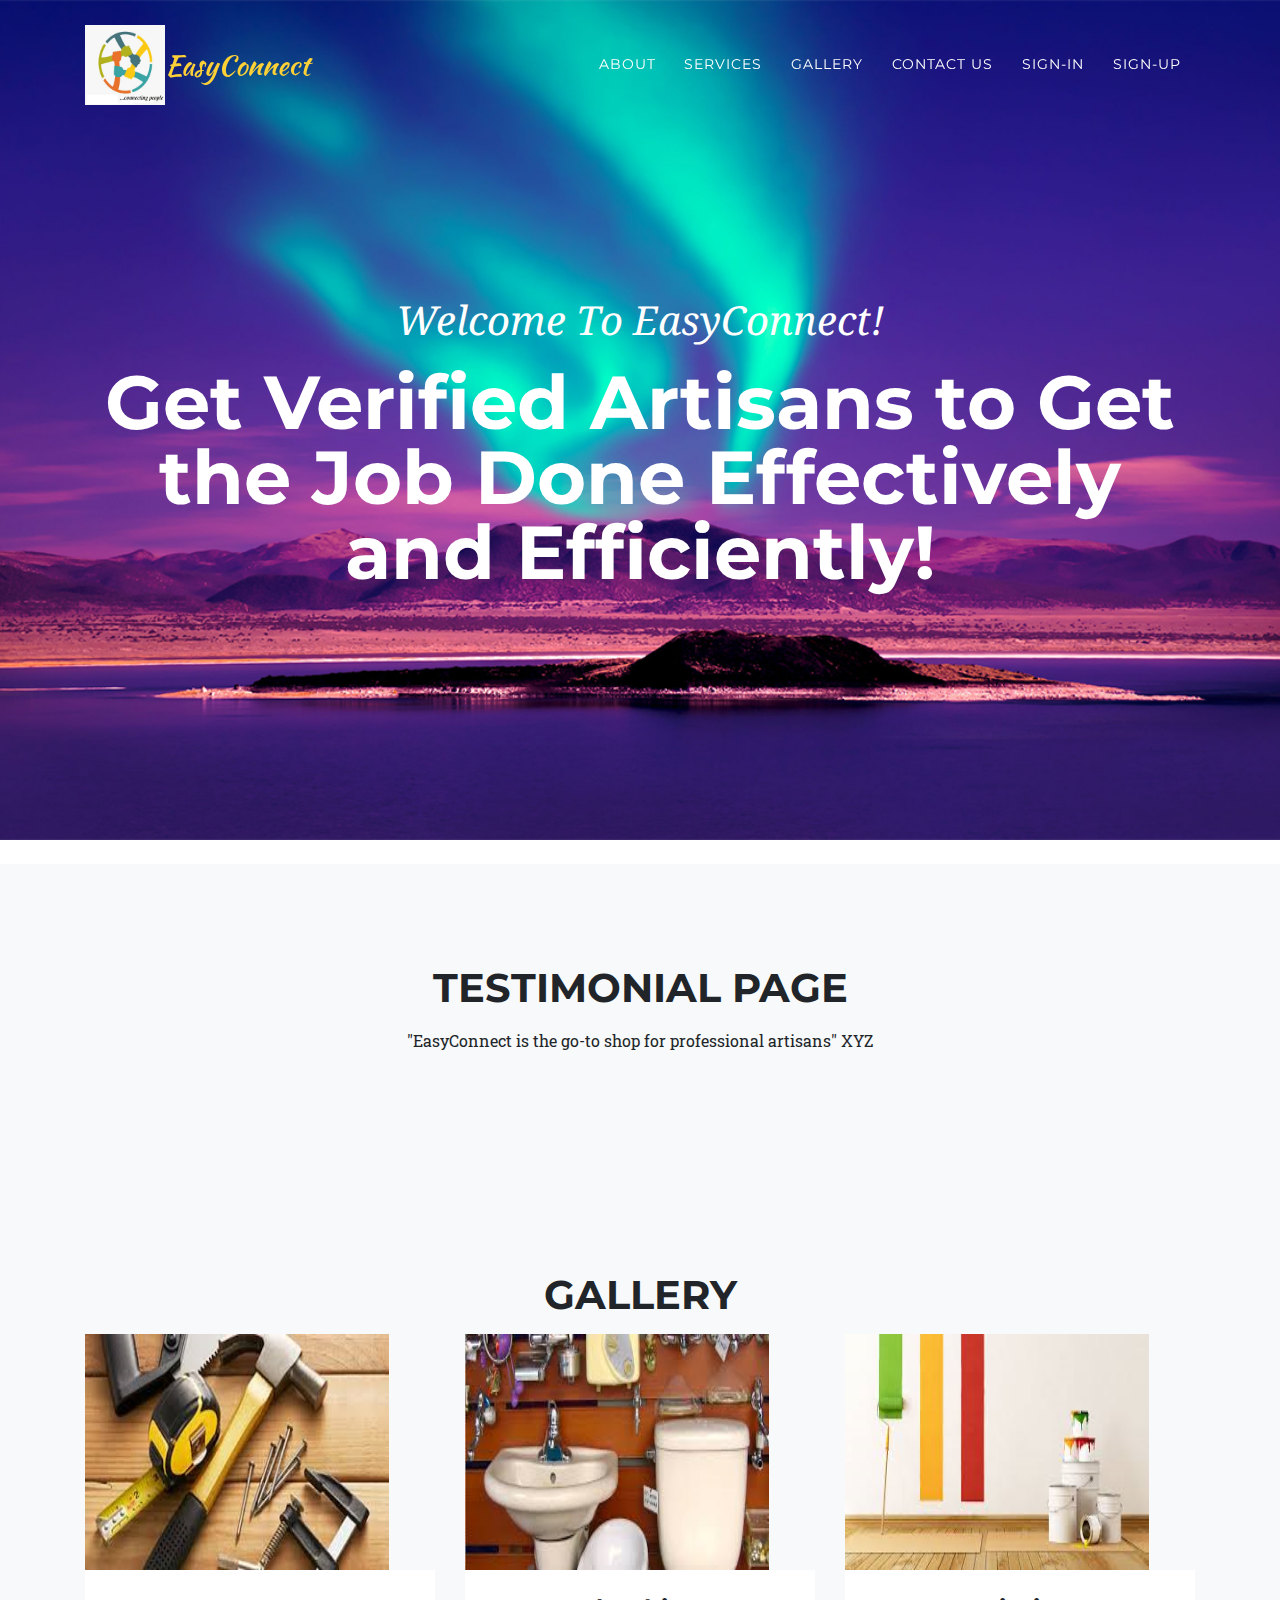
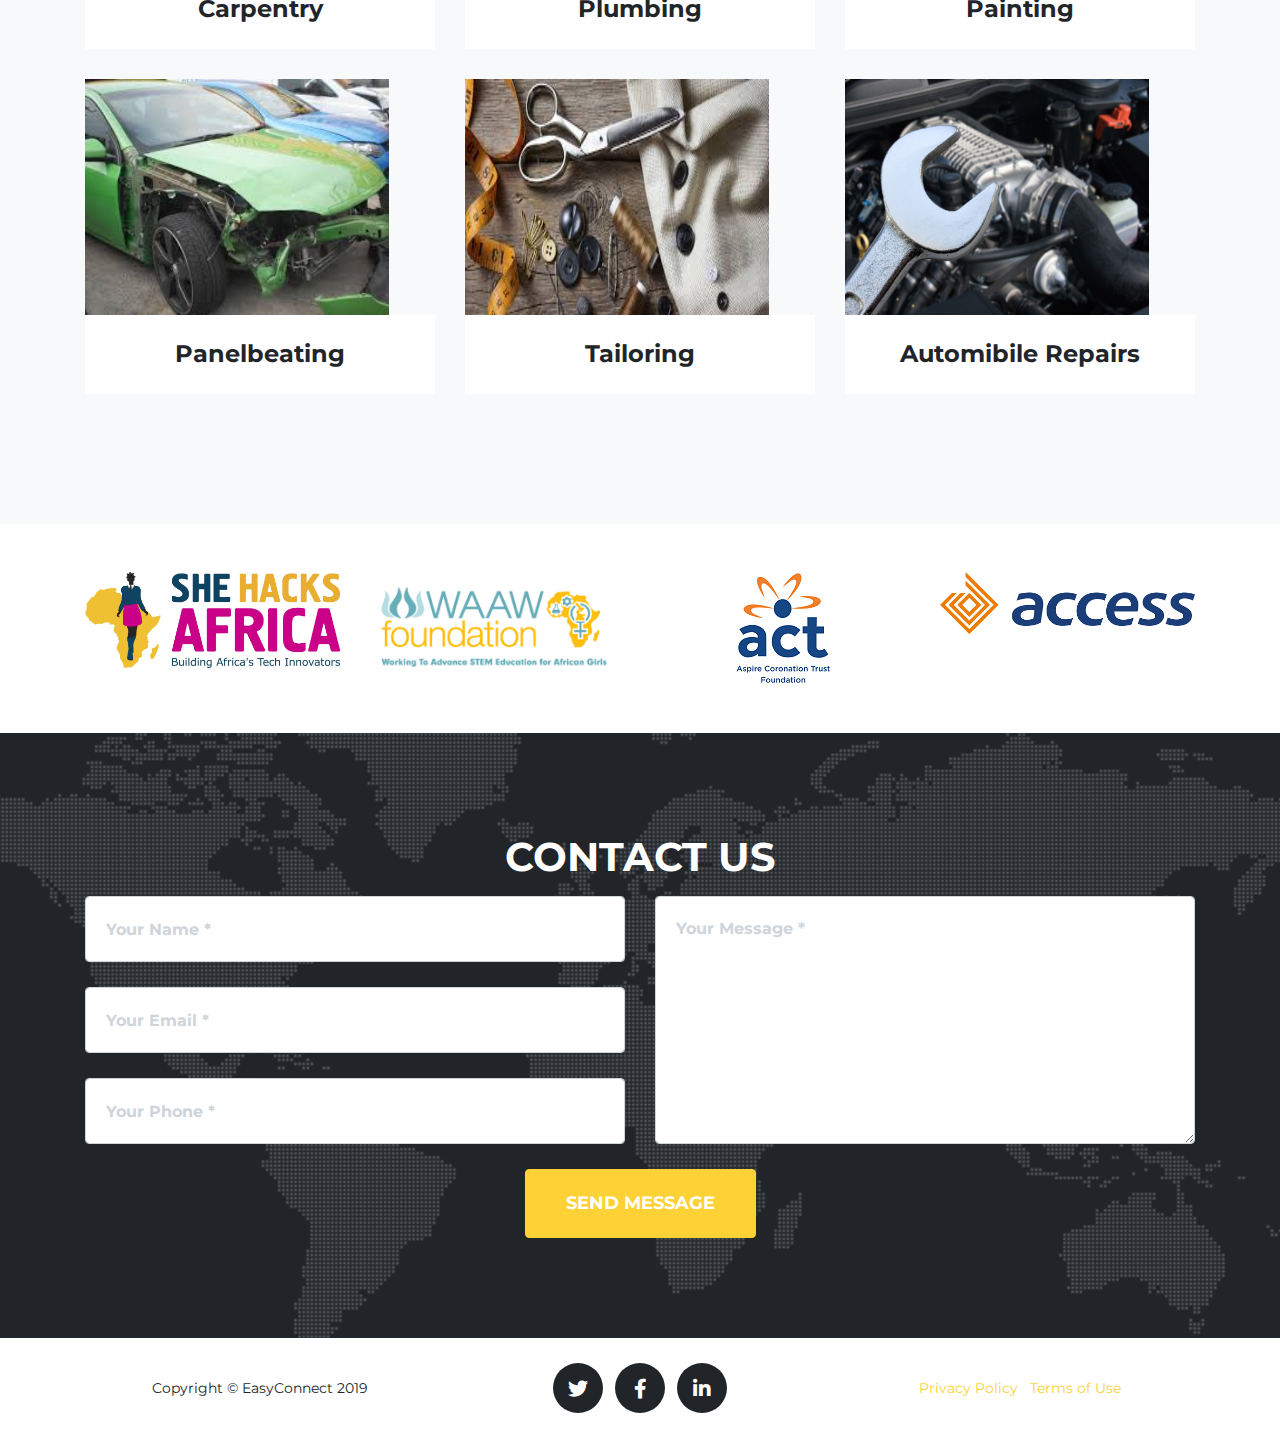
==== commit 6b3afa35: "artisans update" ====
--- a/startbootstrap-agency-gh-pages/index.html
+++ b/startbootstrap-agency-gh-pages/index.html
@@ -12,6 +12,7 @@
 
   <!-- Bootstrap core CSS -->
   <link href="vendor/bootstrap/css/bootstrap.min.css" rel="stylesheet">
+  
 
   <!-- Custom fonts for this template -->
   <link href="vendor/fontawesome-free/css/all.min.css" rel="stylesheet" type="text/css">
@@ -31,6 +32,7 @@
   <!-- Navigation -->
   <nav class="navbar navbar-expand-lg navbar-dark fixed-top" id="mainNav">
     <div class="container">
+      <img src="../startbootstrap-agency-gh-pages/img/easy.png" width="80px" height="80px">
       <a class="navbar-brand js-scroll-trigger" href="#page-top">EasyConnect</a>
       <button class="navbar-toggler navbar-toggler-right" type="button" data-toggle="collapse" data-target="#navbarResponsive" aria-controls="navbarResponsive" aria-expanded="false" aria-label="Toggle navigation">
         Menu
@@ -38,29 +40,25 @@
       </button>
       <div class="collapse navbar-collapse" id="navbarResponsive">
         <ul class="navbar-nav text-uppercase ml-auto">
+            <li class="nav-item">
+                <a class="nav-link js-scroll-trigger" href="startbootstrap-agency-gh-pages\aboutus.html">About</a>
+              </li>
           <li class="nav-item">
                   <a onclick="myFunction()" href="#services" class="dropbtn nav-link js-scroll-trigger">Services</a>
                   <div id="myDropdown" class="dropdown-content">
                     <a href="#about">Plumbing</a>
-                    <a href="#base">Fashion Design</a>
-                    <a href="#blog">Painting/Interior Decoration</a>
-                    <a href="#contact">Web Design</a>
-                    <a href="#custom">BrickLaying/Building</a>
+                    <a href="#base">Tailoring</a>
+                    <a href="#blog">Painting</a>
+                    <a href="#custom">BrickLaying</a>
                     <a href="#support">Automobile Repairs</a>
-                    <a href="#tools">Capentery</a>
+                    <a href="#tools">Carpentry</a>
                   </div>
             </li>
           <li class="nav-item">
-            <a class="nav-link js-scroll-trigger" href="#portfolio">Portfolio</a>
+            <a class="nav-link js-scroll-trigger" href="#portfolio">Gallery</a>
           </li>
           <li class="nav-item">
-            <a class="nav-link js-scroll-trigger" href="#about">About</a>
-          </li>
-          <li class="nav-item">
-            <a class="nav-link js-scroll-trigger" href="#team">Team</a>
-          </li>
-          <li class="nav-item">
-            <a class="nav-link js-scroll-trigger" href="Contact-Us-master\contact.html">Contact Us</a>
+            <a class="nav-link js-scroll-trigger" href="#contact">Contact Us</a>
           </li>
           <li class="nav-item">
             <a class="nav-link js-scroll-trigger" href="signin.html">Sign-In</a>
@@ -84,14 +82,26 @@
       </div>
     </div>
   </header>
-
+  <br>
+  
+  <!-- Testimonial page -->
+  <section class="bg-light page-section" id="portfolio">
+    <div class="container">
+      <div class="row">
+        <div class="col-lg-12 text-center">
+          <h2 class="section-heading text-uppercase">Testimonial Page</h2>
+          <p>"EasyConnect is the go-to shop for professional artisans" XYZ</p>
+          <!-- <h3 class="section-subheading text-muted">Lorem ipsum dolor sit amet consectetur.</h3> -->
+        </div>
+      </div>
+    </section>
 
   <!-- Portfolio Grid -->
   <section class="bg-light page-section" id="portfolio">
     <div class="container">
       <div class="row">
         <div class="col-lg-12 text-center">
-          <h2 class="section-heading text-uppercase">Portfolio</h2>
+          <h2 class="section-heading text-uppercase">Gallery</h2>
           <!-- <h3 class="section-subheading text-muted">Lorem ipsum dolor sit amet consectetur.</h3> -->
         </div>
       </div>
@@ -103,7 +113,7 @@
                 <i class="fas fa-plus fa-3x"></i>
               </div>
             </div>
-            <img class="img-fluid" src="img/portfolio/Carpentry img.png" height="1000%">
+            <img src="img/Carpenter.png" class="img-rounded" width="304" height="236">
           </a>
           <div class="portfolio-caption">
             <h4>Carpentry</h4>
@@ -117,7 +127,7 @@
                 <i class="fas fa-plus fa-3x"></i>
               </div>
             </div>
-            <img class="img-fluid" src="img/portfolio/Plumbing img.png" alt="">
+            <img src="img/plumber.png" class="img-rounded" width="304" height="236">
           </a>
           <div class="portfolio-caption">
             <h4>Plumbing</h4>
@@ -131,7 +141,7 @@
                 <i class="fas fa-plus fa-3x"></i>
               </div>
             </div>
-            <img class="img-fluid" src="img/portfolio/Painters img.png" alt="">
+            <img src="img/portfolio/Painters img.png" class="img-rounded" width="304" height="236">
           </a>
           <div class="portfolio-caption">
             <h4>Painting</h4>
@@ -145,7 +155,7 @@
                 <i class="fas fa-plus fa-3x"></i>
               </div>
             </div>
-            <img class="img-fluid" src="img/portfolio/Paneelbeater img.png" alt="">
+            <img src="img/portfolio/Paneelbeater img.png" class="img-rounded" width="304" height="236">
           </a>
           <div class="portfolio-caption">
             <h4>Panelbeating</h4>
@@ -159,10 +169,10 @@
                 <i class="fas fa-plus fa-3x"></i>
               </div>
             </div>
-            <img class="img-fluid" src="img/portfolio/05-thumbnail.jpg" alt="">
+            <img src="img/Tailoring.jpg" class="img-rounded" width="304" height="236">
           </a>
           <div class="portfolio-caption">
-            <h4>Website Design</h4>
+            <h4>Tailoring</h4>
             <!-- <p class="text-muted">Website Design</p> -->
           </div>
         </div>
@@ -173,193 +183,17 @@
                 <i class="fas fa-plus fa-3x"></i>
               </div>
             </div>
-            <img class="img-fluid" src="img/portfolio/06-thumbnail.jpg" alt="">
+            <img src="img/mechanic.jpg" class="img-rounded" width="304" height="236">
           </a>
           <div class="portfolio-caption">
-            <h4>Photography</h4>
+            <h4>Automibile Repairs</h4>
             <!-- <p class="text-muted">Photography</p> -->
           </div>
         </div>
       </div>
     </div>
   </section>
-
-  <!-- About -->
-  <section class="page-section" id="about">
-    <div class="container">
-      <div class="row">
-        <div class="col-lg-12 text-center">
-          <h2 class="section-heading text-uppercase">About</h2>
-          <h3 class="section-subheading text-muted" style="font-family: 'Times New Roman', Times, serif; font-size: 30px;">EasyConnect is an online business directory for artisans and small and medium scale enterprises (“SMEs”) in Nigeria.
-            The portal provides an avenue for small businesses to increase their market coverage by opening up new markets segments for their services via the internet..</h3>
-        </div>
-      </div>
-      <div class="row">
-        <div class="col-lg-12">
-          <ul class="timeline">
-            <li>
-              <div class="timeline-image">
-                <img class="rounded-circle img-fluid" src="img/about/1.jpg" alt="">
-              </div>
-              <div class="timeline-panel">
-                <div class="timeline-heading">
-                  <h4 class="subheading">Our Vision</h4>
-                </div>
-                <div class="timeline-body">
-                  <p class="text-muted">To provide an online platform for professional artisan services while opening up the potential market for these artisans to thrive and advertise their services to a much wider audience.</p>
-                </div>
-              </div>
-            </li>
-            <li class="timeline-inverted">
-              <div class="timeline-image">
-                <img class="rounded-circle img-fluid" src="img/about/2.jpg" alt="">
-              </div>
-              <div class="timeline-panel">
-                <div class="timeline-heading">
-                  <h4 class="subheading">Our Mission</h4>
-                </div>
-                <div class="timeline-body">
-                  <p class="text-muted">To become the leading digital Artisan firm in Nigeria providing professional Artisan services to the comfort and safety of our clients.</p>
-                </div>
-              </div>
-            </li>
-            <li>
-               <div class="timeline-image">
-                <img class="rounded-circle img-fluid" src="img/about/3.jpg" alt="">
-              </div>
-              <div class="timeline-panel">
-                <div class="timeline-heading">
-                  <h4 class="subheading">Core Values</h4>
-                </div>
-                <div class="timeline-body">
-                  <p class="text-muted">Integrity</p>
-                  <p class="text-muted">Collaborative</p>
-                  <p class="text-muted">Professional</p>
-                  <p class="text-muted">Client Oriented</p>
-
-                </div>
-              </div>
-            </li>
-            <li class="timeline-inverted">
-              <div class="timeline-image">
-                <img class="rounded-circle img-fluid" src="img/about/4.jpg" alt="">
-              </div>
-              <div class="timeline-panel">
-                <div class="timeline-heading">
-                  <!-- <h4>November 2019</h4> -->
-                  <h4 class="subheading">Brief History of EasyConnect</h4>
-                </div>
-                <br>
-                <div class="timeline-body">
-                  <p class="text-muted" ></p>Birthed in November, 2019 from the minds of four innovative Social Entrepreneurs who are technologically inclined, EasyConnect serves as a collaborative business partner to Artisans and clients. We also understand that every client has unique artisan needs, so our services are tailored to align with these needs for their wellbeing. 
-                  </p>
-                </div>
-              </div>
-            </li>
-            <li class="timeline-inverted">
-              <div class="timeline-image">
-                <h4>Be Part
-                  <br>Of Our
-                  <br>Story!</h4>
-              </div>
-            </li>
-          </ul>
-        </div>
-      </div>
-    </div>
-  </section>
-
-  <!-- Team -->
-  <section class="bg-light page-section" id="team">
-    <div class="container">
-      <div class="row">
-        <div class="col-lg-12 text-center">
-          <h2 class="section-heading text-uppercase">Meet Our Amazing Team</h2>
-          <!-- <h3 class="section-subheading text-muted">Lorem ipsum dolor sit amet consectetur.</h3> -->
-        </div>
-      </div>
-      <div class="row">
-        <div class="col-sm-4">
-          <div class="team-member">
-            <img class="mx-auto rounded-circle" src="C:\Users\User Pc\Desktop\artisans\startbootstrap-agency-gh-pages\img\team\Dara.jpg" alt="">
-            <h4>Dara Nelson</h4>
-            <!-- <p class="text-muted">Lead Designer</p> -->
-            <ul class="list-inline social-buttons">
-              <li class="list-inline-item">
-                <a href="#">
-                  <i class="fab fa-twitter"></i>
-                </a>
-              </li>
-              <li class="list-inline-item">
-                <a href="#">
-                  <i class="fab fa-facebook-f"></i>
-                </a>
-              </li>
-              <li class="list-inline-item">
-                <a href="#">
-                  <i class="fab fa-linkedin-in"></i>
-                </a>
-              </li>
-            </ul>
-          </div>
-        </div>
-        <div class="col-sm-4">
-          <div class="team-member">
-            <img class="mx-auto rounded-circle" src="img/team/Elisha.jpeg" alt="">
-            <h4>Elisha Samuel Mamtara</h4>
-            <!-- <p class="text-muted">Lead Marketer</p> -->
-            <ul class="list-inline social-buttons">
-              <li class="list-inline-item">
-                <a href="#">
-                  <i class="fab fa-twitter"></i>
-                </a>
-              </li>
-              <li class="list-inline-item">
-                <a href="#">
-                  <i class="fab fa-facebook-f"></i>
-                </a>
-              </li>
-              <li class="list-inline-item">
-                <a href="#">
-                  <i class="fab fa-linkedin-in"></i>
-                </a>
-              </li>
-            </ul>
-          </div>
-        </div>
-        <div class="col-sm-4">
-          <div class="team-member">
-            <img class="mx-auto rounded-circle" src="img/team/Dami.jpeg" alt="">
-            <h4>Hazzan Oluwadamilola</h4>
-            <!-- <p class="text-muted">Lead Developer</p> -->
-            <ul class="list-inline social-buttons">
-              <li class="list-inline-item">
-                <a href="#">
-                  <i class="fab fa-twitter"></i>
-                </a>
-              </li>
-              <li class="list-inline-item">
-                <a href="#">
-                  <i class="fab fa-facebook-f"></i>
-                </a>
-              </li>
-              <li class="list-inline-item">
-                <a href="#">
-                  <i class="fab fa-linkedin-in"></i>
-                </a>
-              </li>
-            </ul>
-          </div>
-        </div>
-      </div>
-      <div class="row">
-        <div class="col-lg-8 mx-auto text-center">
-          <!-- <p class="large text-muted">Lorem ipsum dolor sit amet, consectetur adipisicing elit. Aut eaque, laboriosam veritatis, quos non quis ad perspiciatis, totam corporis ea, alias ut unde.</p> -->
-        </div>
-      </div>
-    </div>
-  </section>
-
+  
   <!-- Partners -->
   <section class="py-5">
     <div class="container">
@@ -494,14 +328,20 @@
             <div class="col-lg-8 mx-auto">
               <div class="modal-body">
                 <!-- Project Details Go Here -->
-                <h2 class="text-uppercase">Project Name</h2>
-                <p class="item-intro text-muted">Lorem ipsum dolor sit amet consectetur.</p>
-                <img class="img-fluid d-block mx-auto" src="img/portfolio/01-full.jpg" alt="">
-                <p>Use this area to describe your project. Lorem ipsum dolor sit amet, consectetur adipisicing elit. Est blanditiis dolorem culpa incidunt minus dignissimos deserunt repellat aperiam quasi sunt officia expedita beatae cupiditate, maiores repudiandae, nostrum, reiciendis facere nemo!</p>
+                <h2 class="text-uppercase">Carpentry</h2>
+                <p class="item-intro text-muted">EasyConnect Artisan.</p>
+                <img src="../startbootstrap-agency-gh-pages/img/Carpenter.png" alt="" class="img-rounded" width="304" height="236" ">
+                <p>Furniture making and design, doors making, etc</p>
                 <ul class="list-inline">
-                  <li>Date: January 2017</li>
-                  <li>Client: Threads</li>
-                  <li>Category: Illustration</li>
+                  <!-- <li>Date: Janu</li> -->
+                  <li>Client: Elisha</li>
+                  <!-- <li>Category: Illustration</li> -->
+                  <span class="fa fa-star checked"></span>
+                  <span class="fa fa-star checked"></span>
+                  <span class="fa fa-star checked"></span>
+                  <span class="fa fa-star"></span>
+                  <span class="fa fa-star"></span>
+
                 </ul>
                 <button class="btn btn-primary" data-dismiss="modal" type="button">
                   <i class="fas fa-times"></i>
@@ -528,14 +368,20 @@
             <div class="col-lg-8 mx-auto">
               <div class="modal-body">
                 <!-- Project Details Go Here -->
-                <h2 class="text-uppercase">Project Name</h2>
-                <p class="item-intro text-muted">Lorem ipsum dolor sit amet consectetur.</p>
-                <img class="img-fluid d-block mx-auto" src="img/portfolio/02-full.jpg" alt="">
-                <p>Use this area to describe your project. Lorem ipsum dolor sit amet, consectetur adipisicing elit. Est blanditiis dolorem culpa incidunt minus dignissimos deserunt repellat aperiam quasi sunt officia expedita beatae cupiditate, maiores repudiandae, nostrum, reiciendis facere nemo!</p>
+                <h2 class="text-uppercase">Plumbing</h2>
+                <p class="item-intro text-muted">EasyConnect Artisan</p>
+                <img src="../startbootstrap-agency-gh-pages/img/plumber.png" alt="" class="img-rounded" width="304" height="236">
+                <p>Broken water or waste pipes, waste Management, General running of pipes for new and old properties</p>
                 <ul class="list-inline">
-                  <li>Date: January 2017</li>
-                  <li>Client: Explore</li>
-                  <li>Category: Graphic Design</li>
+                  <!-- <li>Date: January 2017</li>
+                  <li>Client: Explore</li> -->
+                  <!-- <li>Category: Plum</li> -->
+                  <span class="fa fa-star checked"></span>
+                  <span class="fa fa-star checked"></span>
+                  <span class="fa fa-star checked"></span>
+                  <span class="fa fa-star"></span>
+                  <span class="fa fa-star"></span>
+
                 </ul>
                 <button class="btn btn-primary" data-dismiss="modal" type="button">
                   <i class="fas fa-times"></i>
@@ -562,14 +408,20 @@
             <div class="col-lg-8 mx-auto">
               <div class="modal-body">
                 <!-- Project Details Go Here -->
-                <h2 class="text-uppercase">Project Name</h2>
-                <p class="item-intro text-muted">Lorem ipsum dolor sit amet consectetur.</p>
-                <img class="img-fluid d-block mx-auto" src="img/portfolio/03-full.jpg" alt="">
-                <p>Use this area to describe your project. Lorem ipsum dolor sit amet, consectetur adipisicing elit. Est blanditiis dolorem culpa incidunt minus dignissimos deserunt repellat aperiam quasi sunt officia expedita beatae cupiditate, maiores repudiandae, nostrum, reiciendis facere nemo!</p>
+                <h2 class="text-uppercase">Painting</h2>
+                <p class="item-intro text-muted">EasyConnect Artisan</p> 
+                <img src="../startbootstrap-agency-gh-pages/img/portfolio/Painters img.png" alt=""  class="img-rounded" width="304" height="236">
+                <p>House and office paintings</p>
                 <ul class="list-inline">
-                  <li>Date: January 2017</li>
-                  <li>Client: Finish</li>
-                  <li>Category: Identity</li>
+                  <!-- <li>Date: January 2017</li>
+                  <li>Client: Finish</li> -->
+                  <!-- <li>Category: Painting</li> -->
+                  <span class="fa fa-star checked"></span>
+                  <span class="fa fa-star checked"></span>
+                  <span class="fa fa-star checked"></span>
+                  <span class="fa fa-star"></span>
+                  <span class="fa fa-star"></span>
+
                 </ul>
                 <button class="btn btn-primary" data-dismiss="modal" type="button">
                   <i class="fas fa-times"></i>
@@ -596,14 +448,20 @@
             <div class="col-lg-8 mx-auto">
               <div class="modal-body">
                 <!-- Project Details Go Here -->
-                <h2 class="text-uppercase">Project Name</h2>
-                <p class="item-intro text-muted">Lorem ipsum dolor sit amet consectetur.</p>
-                <img class="img-fluid d-block mx-auto" src="img/portfolio/04-full.jpg" alt="">
-                <p>Use this area to describe your project. Lorem ipsum dolor sit amet, consectetur adipisicing elit. Est blanditiis dolorem culpa incidunt minus dignissimos deserunt repellat aperiam quasi sunt officia expedita beatae cupiditate, maiores repudiandae, nostrum, reiciendis facere nemo!</p>
+                <h2 class="text-uppercase">Panel Beater</h2>
+                <p class="item-intro text-muted">EasyConnect Artisan</p>
+                <img src="../startbootstrap-agency-gh-pages/img/portfolio/Paneelbeater img.png" alt="" class="img-rounded" width="304" height="236">
+                <p>Automibile painting and Rebranding.</p>
                 <ul class="list-inline">
-                  <li>Date: January 2017</li>
-                  <li>Client: Lines</li>
-                  <li>Category: Branding</li>
+                  <!-- <li>Date: January 2017</li>
+                  <li>Client: Lines</li> -->
+                  <!-- <li>Category: Branding</li> -->
+                  <span class="fa fa-star checked"></span>
+                  <span class="fa fa-star checked"></span>
+                  <span class="fa fa-star checked"></span>
+                  <span class="fa fa-star"></span>
+                  <span class="fa fa-star"></span>
+
                 </ul>
                 <button class="btn btn-primary" data-dismiss="modal" type="button">
                   <i class="fas fa-times"></i>
@@ -630,14 +488,20 @@
             <div class="col-lg-8 mx-auto">
               <div class="modal-body">
                 <!-- Project Details Go Here -->
-                <h2 class="text-uppercase">Project Name</h2>
-                <p class="item-intro text-muted">Lorem ipsum dolor sit amet consectetur.</p>
-                <img class="img-fluid d-block mx-auto" src="img/portfolio/05-full.jpg" alt="">
-                <p>Use this area to describe your project. Lorem ipsum dolor sit amet, consectetur adipisicing elit. Est blanditiis dolorem culpa incidunt minus dignissimos deserunt repellat aperiam quasi sunt officia expedita beatae cupiditate, maiores repudiandae, nostrum, reiciendis facere nemo!</p>
+                <h2 class="text-uppercase">Web Design</h2>
+                <p class="item-intro text-muted">EasyConnect Artisan</p>
+                <img class="img-fluid d-block mx-auto" src="../startbootstrap-agency-gh-pages/img/portfolio/05-thumbnail.jpg" alt="" width="500px" height="500px">
+                <p>Front-End, Back-End and Full Stack Website Development</p>
                 <ul class="list-inline">
-                  <li>Date: January 2017</li>
-                  <li>Client: Southwest</li>
-                  <li>Category: Website Design</li>
+                  <!-- <li>Date: January 2017</li>
+                  <li>Client: Southwest</li> -->
+                  <!-- <li>Category: Website Design</li> -->
+                  <span class="fa fa-star checked"></span>
+                  <span class="fa fa-star checked"></span>
+                  <span class="fa fa-star checked"></span>
+                  <span class="fa fa-star"></span>
+                  <span class="fa fa-star"></span>
+
                 </ul>
                 <button class="btn btn-primary" data-dismiss="modal" type="button">
                   <i class="fas fa-times"></i>
@@ -664,14 +528,20 @@
             <div class="col-lg-8 mx-auto">
               <div class="modal-body">
                 <!-- Project Details Go Here -->
-                <h2 class="text-uppercase">Project Name</h2>
-                <p class="item-intro text-muted">Lorem ipsum dolor sit amet consectetur.</p>
-                <img class="img-fluid d-block mx-auto" src="img/portfolio/06-full.jpg" alt="">
-                <p>Use this area to describe your project. Lorem ipsum dolor sit amet, consectetur adipisicing elit. Est blanditiis dolorem culpa incidunt minus dignissimos deserunt repellat aperiam quasi sunt officia expedita beatae cupiditate, maiores repudiandae, nostrum, reiciendis facere nemo!</p>
+                <h2 class="text-uppercase">Photography</h2>
+                <p class="item-intro text-muted">EasyConnect Artisan</p>
+                <img class="img-fluid d-block mx-auto" src="../startbootstrap-agency-gh-pages/img/portfolio/06-thumbnail.jpg" alt="" width="500px" height="500px">
+                <p>Event covering and photographs, personal and home service shots etc.</p>
                 <ul class="list-inline">
-                  <li>Date: January 2017</li>
-                  <li>Client: Window</li>
-                  <li>Category: Photography</li>
+                  <!-- <li>Date: January 2017</li> -->
+                  <!-- <li>Client: Window</li> -->
+                  <!-- <li>Category: Photography</li> -->
+                  <span class="fa fa-star checked"></span>
+                  <span class="fa fa-star checked"></span>
+                  <span class="fa fa-star checked"></span>
+                  <span class="fa fa-star"></span>
+                  <span class="fa fa-star"></span>
+
                 </ul>
                 <button class="btn btn-primary" data-dismiss="modal" type="button">
                   <i class="fas fa-times"></i>
@@ -698,6 +568,8 @@
   <!-- Custom scripts for this template -->
   <script src="js/agency.min.js"></script>
   <script src="startbootstrap-agency-gh-pages\js\agency.js"></script>
+  <script src="http://ajax.googleapis.com/ajax/libs/jquery/3.4.1/jquery.min.js"></script>
+  <script src="https://maxcdn.bootstrapcdn.com/bootstrap/3.4.0/js/bootstrap.min.js"></script>
 
 </body>
 
--- a/startbootstrap-agency-gh-pages/css/agency.css
+++ b/startbootstrap-agency-gh-pages/css/agency.css
@@ -227,12 +227,12 @@
   text-transform: none;
 }
 
-#portfolio .portfolio-item {
+#gallery .portfolio-item {
   right: 0;
   margin: 0 0 15px;
 }
 
-#portfolio .portfolio-item .portfolio-link {
+#gallery .portfolio-item .portfolio-link {
   position: relative;
   display: block;
   max-width: 400px;
@@ -240,7 +240,7 @@
   cursor: pointer;
 }
 
-#portfolio .portfolio-item .portfolio-link .portfolio-hover {
+#gallery .portfolio-item .portfolio-link .portfolio-hover {
   position: absolute;
   width: 100%;
   height: 100%;
@@ -249,11 +249,11 @@
   background: rgba(254, 209, 54, 0.9);
 }
 
-#portfolio .portfolio-item .portfolio-link .portfolio-hover:hover {
+#gallery .portfolio-item .portfolio-link .portfolio-hover:hover {
   opacity: 1;
 }
 
-#portfolio .portfolio-item .portfolio-link .portfolio-hover .portfolio-hover-content {
+#gallery .portfolio-item .portfolio-link .portfolio-hover .portfolio-hover-content {
   font-size: 20px;
   position: absolute;
   top: 50%;
@@ -264,16 +264,16 @@
   color: white;
 }
 
-#portfolio .portfolio-item .portfolio-link .portfolio-hover .portfolio-hover-content i {
+#gallery .portfolio-item .portfolio-link .portfolio-hover .portfolio-hover-content i {
   margin-top: -12px;
 }
 
-#portfolio .portfolio-item .portfolio-link .portfolio-hover .portfolio-hover-content h3,
-#portfolio .portfolio-item .portfolio-link .portfolio-hover .portfolio-hover-content h4 {
+#gallery .portfolio-item .portfolio-link .portfolio-hover .portfolio-hover-content h3,
+#gallery .portfolio-item .portfolio-link .portfolio-hover .portfolio-hover-content h4 {
   margin: 0;
 }
 
-#portfolio .portfolio-item .portfolio-caption {
+#gallery .portfolio-item .portfolio-caption {
   max-width: 400px;
   margin: 0 auto;
   padding: 25px;
@@ -281,24 +281,24 @@
   background-color: #fff;
 }
 
-#portfolio .portfolio-item .portfolio-caption h4 {
+#gallery .portfolio-item .portfolio-caption h4 {
   margin: 0;
   text-transform: none;
 }
 
-#portfolio .portfolio-item .portfolio-caption p {
+#gallery .portfolio-item .portfolio-caption p {
   font-size: 16px;
   font-style: italic;
   margin: 0;
   font-family: 'Droid Serif', -apple-system, BlinkMacSystemFont, 'Segoe UI', Roboto, 'Helvetica Neue', Arial, sans-serif, 'Apple Color Emoji', 'Segoe UI Emoji', 'Segoe UI Symbol', 'Noto Color Emoji';
 }
 
-#portfolio * {
+#gallery * {
   z-index: 2;
 }
 
 @media (min-width: 767px) {
-  #portfolio .portfolio-item {
+  #gallery .portfolio-item {
     margin: 0 0 30px;
   }
 }
@@ -692,7 +692,7 @@
 
 /* Dropdown button on hover & focus */
 .dropbtn:hover, .dropbtn:focus {
-  background-color: yellow;
+  background-color: none;
 }
 
 /* The search field */
@@ -734,9 +734,11 @@
   text-decoration: none;
   display: block;
 }
-
 /* Change color of dropdown links on hover */
 .dropdown-content a:hover {background-color: #f1f1f1}
 
 /* Show the dropdown menu (use JS to add this class to the .dropdown-content container when the user clicks on the dropdown button) */
 .show {display:block;}
+.checked {
+  color: orange;
+}